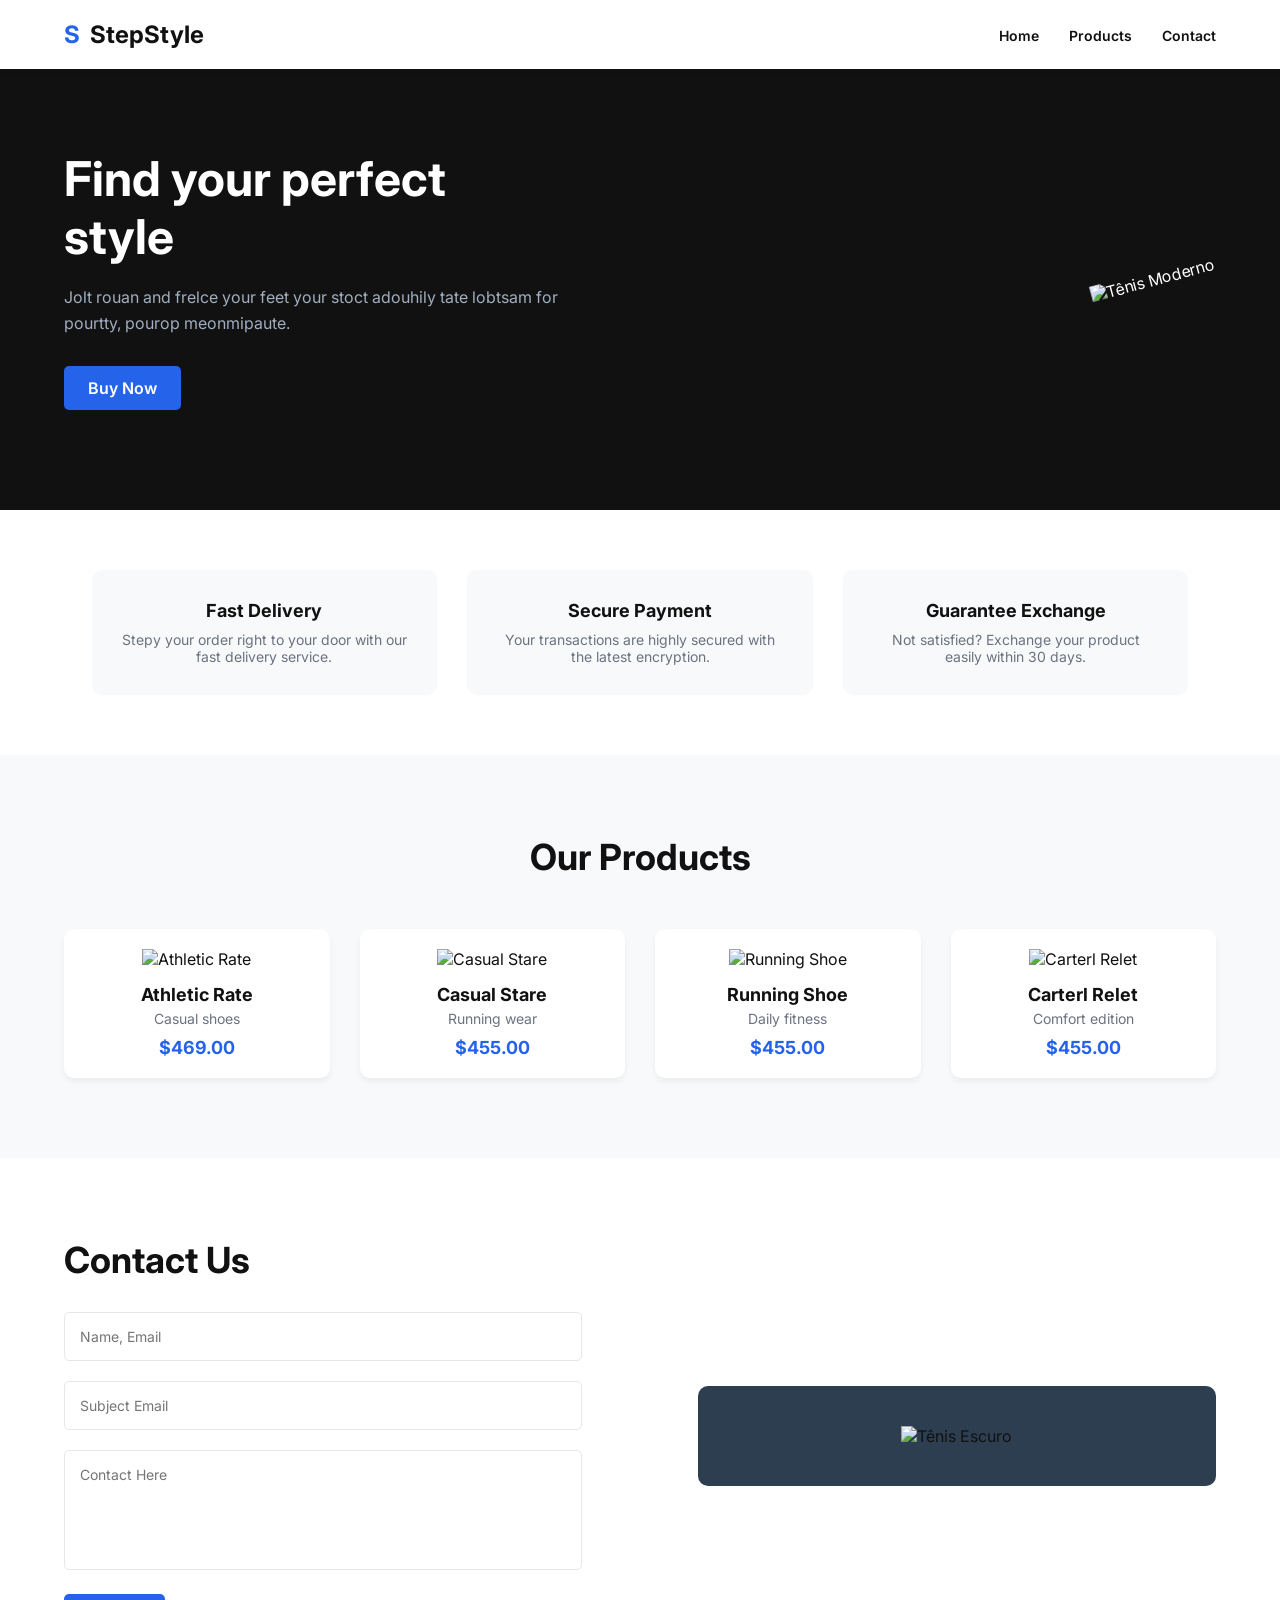
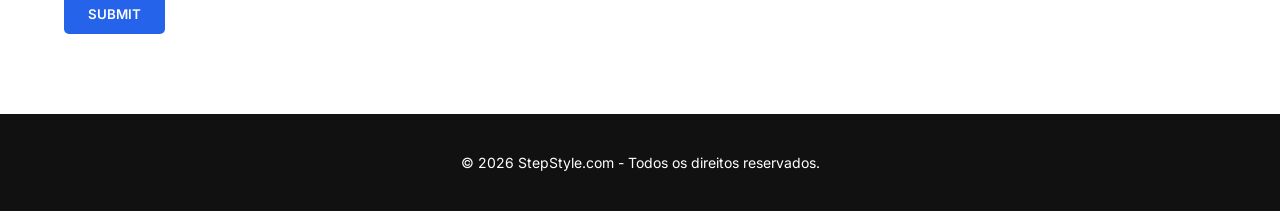
==== index.html @ 1aea30f3 "Add files via upload" ====
<!DOCTYPE html>
<html lang="pt-BR">
<head>
    <meta charset="UTF-8">
    <meta name="viewport" content="width=device-width, initial-scale=1.0">
    <title>StepStyle | Calçados Modernos</title>
    <link href="https://fonts.googleapis.com/css2?family=Inter:wght@300;400;600;700&display=swap" rel="stylesheet">
    <style>
        /* Variáveis de Cores */
        :root {
            --dark: #111111;
            --light: #FFFFFF;
            --blue: #2563EB;
            --gray-bg: #F8F9FA;
            --text-gray: #6B7280;
        }

        /* Reset Básico */
        * {
            margin: 0;
            padding: 0;
            box-sizing: border-box;
            font-family: 'Inter', sans-serif;
            scroll-behavior: smooth;
        }

        body {
            background-color: var(--light);
            color: var(--dark);
        }

        a {
            text-decoration: none;
            color: inherit;
        }

        /* Navegação */
        header {
            display: flex;
            justify-content: space-between;
            align-items: center;
            padding: 20px 5%;
            background-color: var(--light);
            box-shadow: 0 2px 10px rgba(0,0,0,0.05);
            position: fixed;
            width: 100%;
            top: 0;
            z-index: 1000;
        }

        .logo {
            font-size: 24px;
            font-weight: 700;
            display: flex;
            align-items: center;
            gap: 10px;
        }
        
        .logo span { color: var(--blue); }

        nav ul {
            display: flex;
            list-style: none;
            gap: 30px;
        }

        nav ul li a {
            font-weight: 600;
            font-size: 14px;
            transition: color 0.3s;
        }

        nav ul li a:hover {
            color: var(--blue);
        }

        /* Seção Home (Hero) */
        #home {
            background-color: var(--dark);
            color: var(--light);
            padding: 150px 5% 100px;
            display: flex;
            align-items: center;
            justify-content: space-between;
        }

        .hero-text {
            max-width: 500px;
        }

        .hero-text h1 {
            font-size: 48px;
            margin-bottom: 20px;
            line-height: 1.2;
        }

        .hero-text p {
            color: #A0AEC0;
            margin-bottom: 30px;
            font-size: 16px;
            line-height: 1.6;
        }

        .btn {
            background-color: var(--blue);
            color: var(--light);
            padding: 12px 24px;
            border-radius: 5px;
            font-weight: 600;
            border: none;
            cursor: pointer;
            transition: background 0.3s;
            display: inline-block;
        }

        .btn:hover {
            background-color: #1D4ED8;
        }

        .hero-image img {
            max-width: 600px;
            transform: rotate(-15deg); /* Efeito flutuante do tênis */
        }

        /* Features (Diferenciais) */
        .features {
            display: flex;
            justify-content: center;
            gap: 30px;
            padding: 60px 5%;
            background-color: var(--light);
        }

        .feature-box {
            background-color: var(--gray-bg);
            padding: 30px;
            border-radius: 10px;
            text-align: center;
            width: 30%;
        }

        .feature-box h3 { margin-bottom: 10px; font-size: 18px; }
        .feature-box p { color: var(--text-gray); font-size: 14px; }

        /* Seção Produtos */
        #produtos {
            padding: 80px 5%;
            background-color: var(--gray-bg);
            text-align: center;
        }

        #produtos h2 {
            font-size: 36px;
            margin-bottom: 50px;
        }

        .product-grid {
            display: grid;
            grid-template-columns: repeat(auto-fit, minmax(250px, 1fr));
            gap: 30px;
        }

        .product-card {
            background: var(--light);
            padding: 20px;
            border-radius: 10px;
            box-shadow: 0 4px 6px rgba(0,0,0,0.05);
            transition: transform 0.3s;
        }

        .product-card:hover {
            transform: translateY(-5px);
        }

        .product-card img {
            width: 100%;
            margin-bottom: 15px;
        }

        .product-card h3 { font-size: 18px; margin-bottom: 5px; }
        .product-card p { color: var(--text-gray); font-size: 14px; margin-bottom: 10px; }
        .product-card .price { color: var(--blue); font-weight: 700; font-size: 18px; }

        /* Seção Contato */
        #contato {
            padding: 80px 5%;
            display: flex;
            justify-content: space-between;
            align-items: center;
            background-color: var(--light);
        }

        .contact-form {
            width: 45%;
        }

        .contact-form h2 {
            font-size: 36px;
            margin-bottom: 30px;
        }

        .contact-form input, .contact-form textarea {
            width: 100%;
            padding: 15px;
            margin-bottom: 20px;
            border: 1px solid #E5E7EB;
            border-radius: 5px;
            font-size: 14px;
        }

        .contact-form textarea {
            height: 120px;
            resize: none;
        }

        .contact-image {
            width: 45%;
            background-color: #2C3E50;
            border-radius: 10px;
            padding: 40px;
            text-align: center;
        }

        .contact-image img {
            max-width: 100%;
        }

        /* Rodapé */
        footer {
            background-color: var(--dark);
            color: var(--light);
            padding: 40px 5%;
            text-align: center;
            font-size: 14px;
        }
    </style>
</head>
<body>

    <!-- Cabeçalho / Menu -->
    <header>
        <div class="logo"><span>S</span> StepStyle</div>
        <nav>
            <ul>
                <li><a href="#home">Home</a></li>
                <li><a href="#produtos">Products</a></li>
                <li><a href="#contato">Contact</a></li>
            </ul>
        </nav>
    </header>

    <!-- Seção Home -->
    <section id="home">
        <div class="hero-text">
            <h1>Find your perfect style</h1>
            <p>Jolt rouan and frelce your feet your stoct adouhily tate lobtsam for pourtty, pourop meonmipaute.</p>
            <a href="#produtos" class="btn">Buy Now</a>
        </div>
        <div class="hero-image">
            <!-- Imagem genérica para o mockup -->
            <img src="https://images.unsplash.com/photo-1542291026-7eec264c27ff?ixlib=rb-1.2.1&auto=format&fit=crop&w=600&q=80" alt="Tênis Moderno">
        </div>
    </section>

    <!-- Diferenciais -->
    <section class="features">
        <div class="feature-box">
            <h3>Fast Delivery</h3>
            <p>Stepy your order right to your door with our fast delivery service.</p>
        </div>
        <div class="feature-box">
            <h3>Secure Payment</h3>
            <p>Your transactions are highly secured with the latest encryption.</p>
        </div>
        <div class="feature-box">
            <h3>Guarantee Exchange</h3>
            <p>Not satisfied? Exchange your product easily within 30 days.</p>
        </div>
    </section>

    <!-- Seção Produtos -->
    <section id="produtos">
        <h2>Our Products</h2>
        <div class="product-grid">
            <!-- Produto 1 -->
            <div class="product-card">
                <img src="https://images.unsplash.com/photo-1608231387042-66d1773070a5?auto=format&fit=crop&w=300&q=80" alt="Athletic Rate">
                <h3>Athletic Rate</h3>
                <p>Casual shoes</p>
                <div class="price">$469.00</div>
            </div>
            <!-- Produto 2 -->
            <div class="product-card">
                <img src="https://images.unsplash.com/photo-1515955656352-a1fa3ffcd111?auto=format&fit=crop&w=300&q=80" alt="Casual Stare">
                <h3>Casual Stare</h3>
                <p>Running wear</p>
                <div class="price">$455.00</div>
            </div>
            <!-- Produto 3 -->
            <div class="product-card">
                <img src="https://images.unsplash.com/photo-1595950653106-6c9ebd614d3a?auto=format&fit=crop&w=300&q=80" alt="Running Shoe">
                <h3>Running Shoe</h3>
                <p>Daily fitness</p>
                <div class="price">$455.00</div>
            </div>
            <!-- Produto 4 -->
            <div class="product-card">
                <img src="https://images.unsplash.com/photo-1606107557195-0e29a4b5b4aa?auto=format&fit=crop&w=300&q=80" alt="Carterl Relet">
                <h3>Carterl Relet</h3>
                <p>Comfort edition</p>
                <div class="price">$455.00</div>
            </div>
        </div>
    </section>

    <!-- Seção Contato -->
    <section id="contato">
        <div class="contact-form">
            <h2>Contact Us</h2>
            <form action="#" method="POST">
                <input type="text" name="name" placeholder="Name, Email" required>
                <input type="text" name="subject" placeholder="Subject Email" required>
                <textarea name="message" placeholder="Contact Here" required></textarea>
                <button type="submit" class="btn">SUBMIT</button>
            </form>
        </div>
        <div class="contact-image">
            <img src="https://images.unsplash.com/photo-1542291026-7eec264c27ff?auto=format&fit=crop&w=400&q=80" alt="Tênis Escuro">
        </div>
    </section>

    <!-- Rodapé -->
    <footer>
        <p>&copy; 2026 StepStyle.com - Todos os direitos reservados.</p>
    </footer>

</body>
</html>
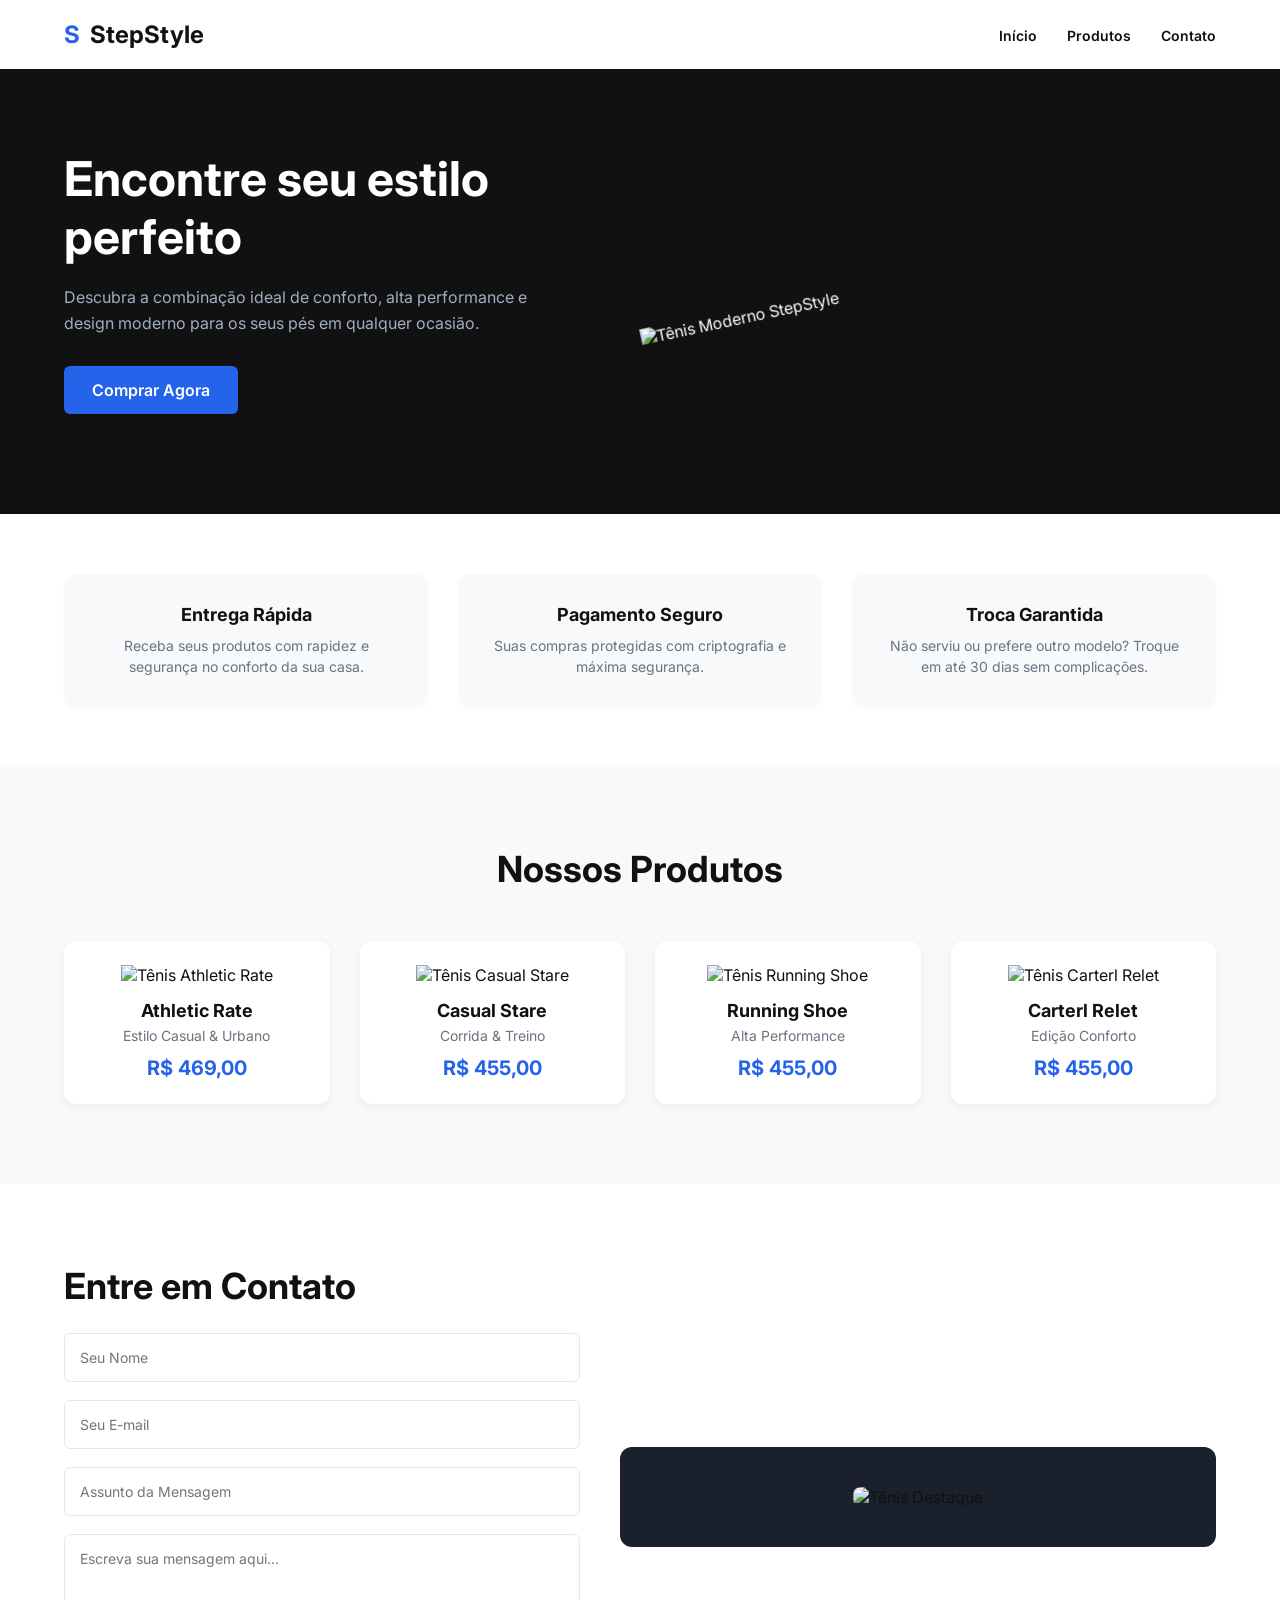
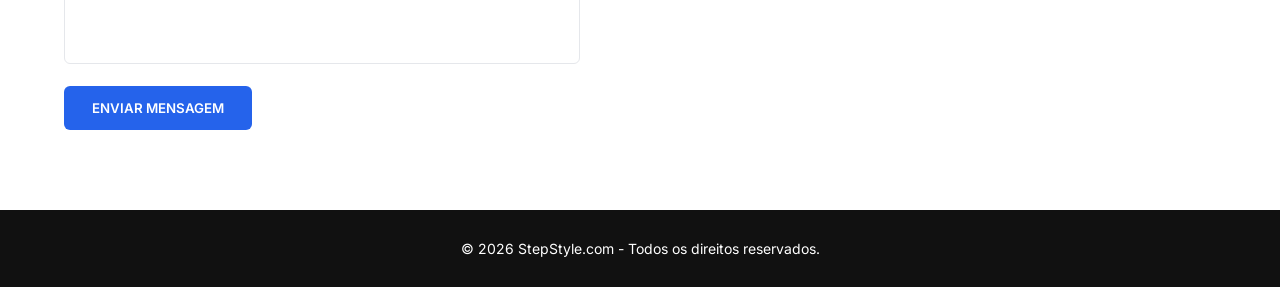
==== commit ddd2f826: "Refactor index.html for improved layout and design Updated the HTML structure and styles for improve" ====
--- a/index.html
+++ b/index.html
@@ -34,7 +34,7 @@
             color: inherit;
         }
 
-        /* Navegação */
+        /* Cabeçalho e Navegação */
         header {
             display: flex;
             justify-content: space-between;
@@ -74,14 +74,16 @@
             color: var(--blue);
         }
 
-        /* Seção Home (Hero) */
-        #home {
+        /* Seção Início (Hero) */
+        #inicio {
             background-color: var(--dark);
             color: var(--light);
             padding: 150px 5% 100px;
             display: flex;
             align-items: center;
             justify-content: space-between;
+            flex-wrap: wrap;
+            gap: 40px;
         }
 
         .hero-text {
@@ -104,43 +106,57 @@
         .btn {
             background-color: var(--blue);
             color: var(--light);
-            padding: 12px 24px;
-            border-radius: 5px;
+            padding: 14px 28px;
+            border-radius: 6px;
             font-weight: 600;
             border: none;
             cursor: pointer;
-            transition: background 0.3s;
+            transition: background 0.3s, transform 0.2s;
             display: inline-block;
+            text-align: center;
         }
 
         .btn:hover {
             background-color: #1D4ED8;
+            transform: translateY(-2px);
+        }
+
+        .hero-image {
+            flex: 1;
+            display: flex;
+            justify-content: center;
+            min-width: 300px;
         }
 
         .hero-image img {
-            max-width: 600px;
-            transform: rotate(-15deg); /* Efeito flutuante do tênis */
-        }
-
-        /* Features (Diferenciais) */
+            max-width: 100%;
+            width: 550px;
+            transform: rotate(-12deg);
+            filter: drop-shadow(0 20px 30px rgba(0,0,0,0.5));
+        }
+
+        /* Diferenciais (Features) */
         .features {
             display: flex;
             justify-content: center;
             gap: 30px;
             padding: 60px 5%;
             background-color: var(--light);
+            flex-wrap: wrap;
         }
 
         .feature-box {
             background-color: var(--gray-bg);
             padding: 30px;
-            border-radius: 10px;
-            text-align: center;
-            width: 30%;
-        }
-
-        .feature-box h3 { margin-bottom: 10px; font-size: 18px; }
-        .feature-box p { color: var(--text-gray); font-size: 14px; }
+            border-radius: 12px;
+            text-align: center;
+            flex: 1;
+            min-width: 250px;
+            box-shadow: 0 2px 5px rgba(0,0,0,0.02);
+        }
+
+        .feature-box h3 { margin-bottom: 10px; font-size: 18px; color: var(--dark); }
+        .feature-box p { color: var(--text-gray); font-size: 14px; line-height: 1.5; }
 
         /* Seção Produtos */
         #produtos {
@@ -156,30 +172,34 @@
 
         .product-grid {
             display: grid;
-            grid-template-columns: repeat(auto-fit, minmax(250px, 1fr));
+            grid-template-columns: repeat(auto-fit, minmax(240px, 1fr));
             gap: 30px;
         }
 
         .product-card {
             background: var(--light);
-            padding: 20px;
-            border-radius: 10px;
-            box-shadow: 0 4px 6px rgba(0,0,0,0.05);
-            transition: transform 0.3s;
+            padding: 24px;
+            border-radius: 12px;
+            box-shadow: 0 4px 12px rgba(0,0,0,0.05);
+            transition: transform 0.3s, box-shadow 0.3s;
+            text-align: center;
         }
 
         .product-card:hover {
-            transform: translateY(-5px);
+            transform: translateY(-8px);
+            box-shadow: 0 12px 24px rgba(0,0,0,0.1);
         }
 
         .product-card img {
             width: 100%;
+            height: 200px;
+            object-fit: contain;
             margin-bottom: 15px;
         }
 
-        .product-card h3 { font-size: 18px; margin-bottom: 5px; }
-        .product-card p { color: var(--text-gray); font-size: 14px; margin-bottom: 10px; }
-        .product-card .price { color: var(--blue); font-weight: 700; font-size: 18px; }
+        .product-card h3 { font-size: 18px; margin-bottom: 6px; }
+        .product-card p { color: var(--text-gray); font-size: 14px; margin-bottom: 12px; }
+        .product-card .price { color: var(--blue); font-weight: 700; font-size: 20px; }
 
         /* Seção Contato */
         #contato {
@@ -188,48 +208,61 @@
             justify-content: space-between;
             align-items: center;
             background-color: var(--light);
+            flex-wrap: wrap;
+            gap: 40px;
         }
 
         .contact-form {
-            width: 45%;
+            flex: 1;
+            min-width: 300px;
         }
 
         .contact-form h2 {
             font-size: 36px;
-            margin-bottom: 30px;
+            margin-bottom: 25px;
         }
 
         .contact-form input, .contact-form textarea {
             width: 100%;
             padding: 15px;
-            margin-bottom: 20px;
+            margin-bottom: 18px;
             border: 1px solid #E5E7EB;
-            border-radius: 5px;
+            border-radius: 6px;
             font-size: 14px;
+            outline: none;
+            transition: border-color 0.3s;
+        }
+
+        .contact-form input:focus, .contact-form textarea:focus {
+            border-color: var(--blue);
         }
 
         .contact-form textarea {
-            height: 120px;
+            height: 130px;
             resize: none;
         }
 
         .contact-image {
-            width: 45%;
-            background-color: #2C3E50;
-            border-radius: 10px;
+            flex: 1;
+            min-width: 300px;
+            background-color: #1A202C;
+            border-radius: 12px;
             padding: 40px;
-            text-align: center;
+            display: flex;
+            justify-content: center;
+            align-items: center;
         }
 
         .contact-image img {
             max-width: 100%;
+            border-radius: 8px;
         }
 
         /* Rodapé */
         footer {
             background-color: var(--dark);
             color: var(--light);
-            padding: 40px 5%;
+            padding: 30px 5%;
             text-align: center;
             font-size: 14px;
         }
@@ -237,78 +270,77 @@
 </head>
 <body>
 
-    <!-- Cabeçalho / Menu -->
+    <!-- Cabeçalho e Menu de Navegação -->
     <header>
         <div class="logo"><span>S</span> StepStyle</div>
         <nav>
             <ul>
-                <li><a href="#home">Home</a></li>
-                <li><a href="#produtos">Products</a></li>
-                <li><a href="#contato">Contact</a></li>
+                <li><a href="#inicio">Início</a></li>
+                <li><a href="#produtos">Produtos</a></li>
+                <li><a href="#contato">Contato</a></li>
             </ul>
         </nav>
     </header>
 
-    <!-- Seção Home -->
-    <section id="home">
+    <!-- Seção Início (Home) -->
+    <section id="inicio">
         <div class="hero-text">
-            <h1>Find your perfect style</h1>
-            <p>Jolt rouan and frelce your feet your stoct adouhily tate lobtsam for pourtty, pourop meonmipaute.</p>
-            <a href="#produtos" class="btn">Buy Now</a>
+            <h1>Encontre seu estilo perfeito</h1>
+            <p>Descubra a combinação ideal de conforto, alta performance e design moderno para os seus pés em qualquer ocasião.</p>
+            <a href="#produtos" class="btn">Comprar Agora</a>
         </div>
         <div class="hero-image">
-            <!-- Imagem genérica para o mockup -->
-            <img src="https://images.unsplash.com/photo-1542291026-7eec264c27ff?ixlib=rb-1.2.1&auto=format&fit=crop&w=600&q=80" alt="Tênis Moderno">
+            <img src="https://images.unsplash.com/photo-1542291026-7eec264c27ff?ixlib=rb-1.2.1&auto=format&fit=crop&w=600&q=80" alt="Tênis Moderno StepStyle">
         </div>
     </section>
 
     <!-- Diferenciais -->
     <section class="features">
         <div class="feature-box">
-            <h3>Fast Delivery</h3>
-            <p>Stepy your order right to your door with our fast delivery service.</p>
+            <h3>Entrega Rápida</h3>
+            <p>Receba seus produtos com rapidez e segurança no conforto da sua casa.</p>
         </div>
         <div class="feature-box">
-            <h3>Secure Payment</h3>
-            <p>Your transactions are highly secured with the latest encryption.</p>
+            <h3>Pagamento Seguro</h3>
+            <p>Suas compras protegidas com criptografia e máxima segurança.</p>
         </div>
         <div class="feature-box">
-            <h3>Guarantee Exchange</h3>
-            <p>Not satisfied? Exchange your product easily within 30 days.</p>
+            <h3>Troca Garantida</h3>
+            <p>Não serviu ou prefere outro modelo? Troque em até 30 dias sem complicações.</p>
         </div>
     </section>
 
     <!-- Seção Produtos -->
     <section id="produtos">
-        <h2>Our Products</h2>
+        <h2>Nossos Produtos</h2>
         <div class="product-grid">
             <!-- Produto 1 -->
             <div class="product-card">
-                <img src="https://images.unsplash.com/photo-1608231387042-66d1773070a5?auto=format&fit=crop&w=300&q=80" alt="Athletic Rate">
+                <img src="https://images.unsplash.com/photo-1608231387042-66d1773070a5?auto=format&fit=crop&w=300&q=80" alt="Tênis Athletic Rate">
                 <h3>Athletic Rate</h3>
-                <p>Casual shoes</p>
-                <div class="price">$469.00</div>
+                <p>Estilo Casual & Urbano</p>
+                <div class="price">R$ 469,00</div>
             </div>
             <!-- Produto 2 -->
             <div class="product-card">
-                <img src="https://images.unsplash.com/photo-1515955656352-a1fa3ffcd111?auto=format&fit=crop&w=300&q=80" alt="Casual Stare">
+                <img src="https://images.unsplash.com/photo-1515955656352-a1fa3ffcd111?auto=format&fit=crop&w=300&q=80" alt="Tênis Casual Stare">
                 <h3>Casual Stare</h3>
-                <p>Running wear</p>
-                <div class="price">$455.00</div>
+                <p>Corrida & Treino</p>
+                <div class="price">R$ 455,00</div>
             </div>
             <!-- Produto 3 -->
             <div class="product-card">
-                <img src="https://images.unsplash.com/photo-1595950653106-6c9ebd614d3a?auto=format&fit=crop&w=300&q=80" alt="Running Shoe">
+                <img src="https://images.unsplash.com/photo-1595950653106-6c9ebd614d3a?auto=format&fit=crop&w=300&q=80" alt="Tênis Running Shoe">
                 <h3>Running Shoe</h3>
-                <p>Daily fitness</p>
-                <div class="price">$455.00</div>
+                <p>Alta Performance</p>
+                <div class="price">R$ 455,00</div>
             </div>
             <!-- Produto 4 -->
             <div class="product-card">
-                <img src="https://images.unsplash.com/photo-1606107557195-0e29a4b5b4aa?auto=format&fit=crop&w=300&q=80" alt="Carterl Relet">
+                <img src="https://images.unsplash.com/photo-1606107557195-0e29a4b5b4aa?auto=format&fit=crop&w=300&q=80" alt="Tênis Carterl Relet">
                 <h3>Carterl Relet</h3>
-                <p>Comfort edition</p>
-                <div class="price">$455.00</div>
+                <p>Edição Conforto</p>
+                <div class="price">R$ 455,00</div>
             </div>
         </div>
     </section>
@@ -316,16 +348,17 @@
     <!-- Seção Contato -->
     <section id="contato">
         <div class="contact-form">
-            <h2>Contact Us</h2>
+            <h2>Entre em Contato</h2>
             <form action="#" method="POST">
-                <input type="text" name="name" placeholder="Name, Email" required>
-                <input type="text" name="subject" placeholder="Subject Email" required>
-                <textarea name="message" placeholder="Contact Here" required></textarea>
-                <button type="submit" class="btn">SUBMIT</button>
+                <input type="text" name="nome" placeholder="Seu Nome" required>
+                <input type="email" name="email" placeholder="Seu E-mail" required>
+                <input type="text" name="assunto" placeholder="Assunto da Mensagem" required>
+                <textarea name="mensagem" placeholder="Escreva sua mensagem aqui..." required></textarea>
+                <button type="submit" class="btn">ENVIAR MENSAGEM</button>
             </form>
         </div>
         <div class="contact-image">
-            <img src="https://images.unsplash.com/photo-1542291026-7eec264c27ff?auto=format&fit=crop&w=400&q=80" alt="Tênis Escuro">
+            <img src="https://images.unsplash.com/photo-1542291026-7eec264c27ff?auto=format&fit=crop&w=400&q=80" alt="Tênis Destaque">
         </div>
     </section>
 
@@ -335,4 +368,4 @@
     </footer>
 
 </body>
-</html>+</html>
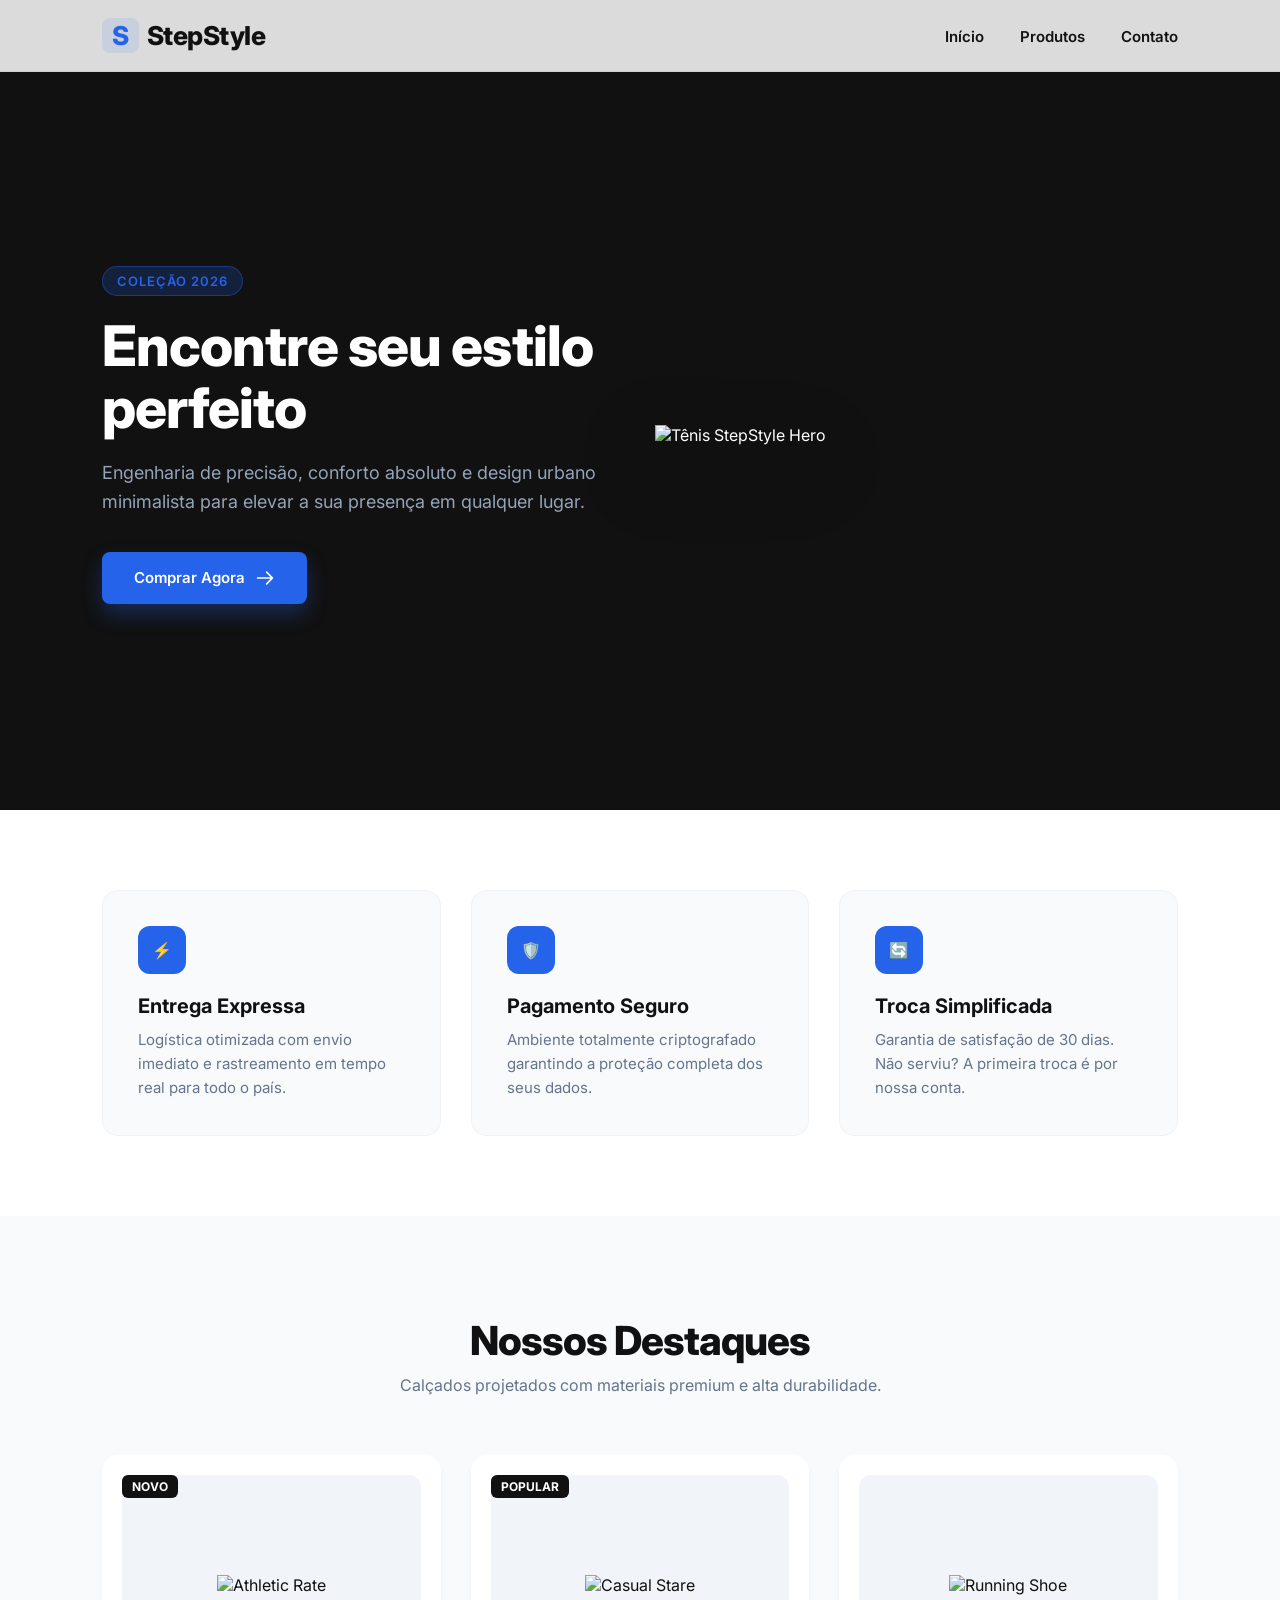
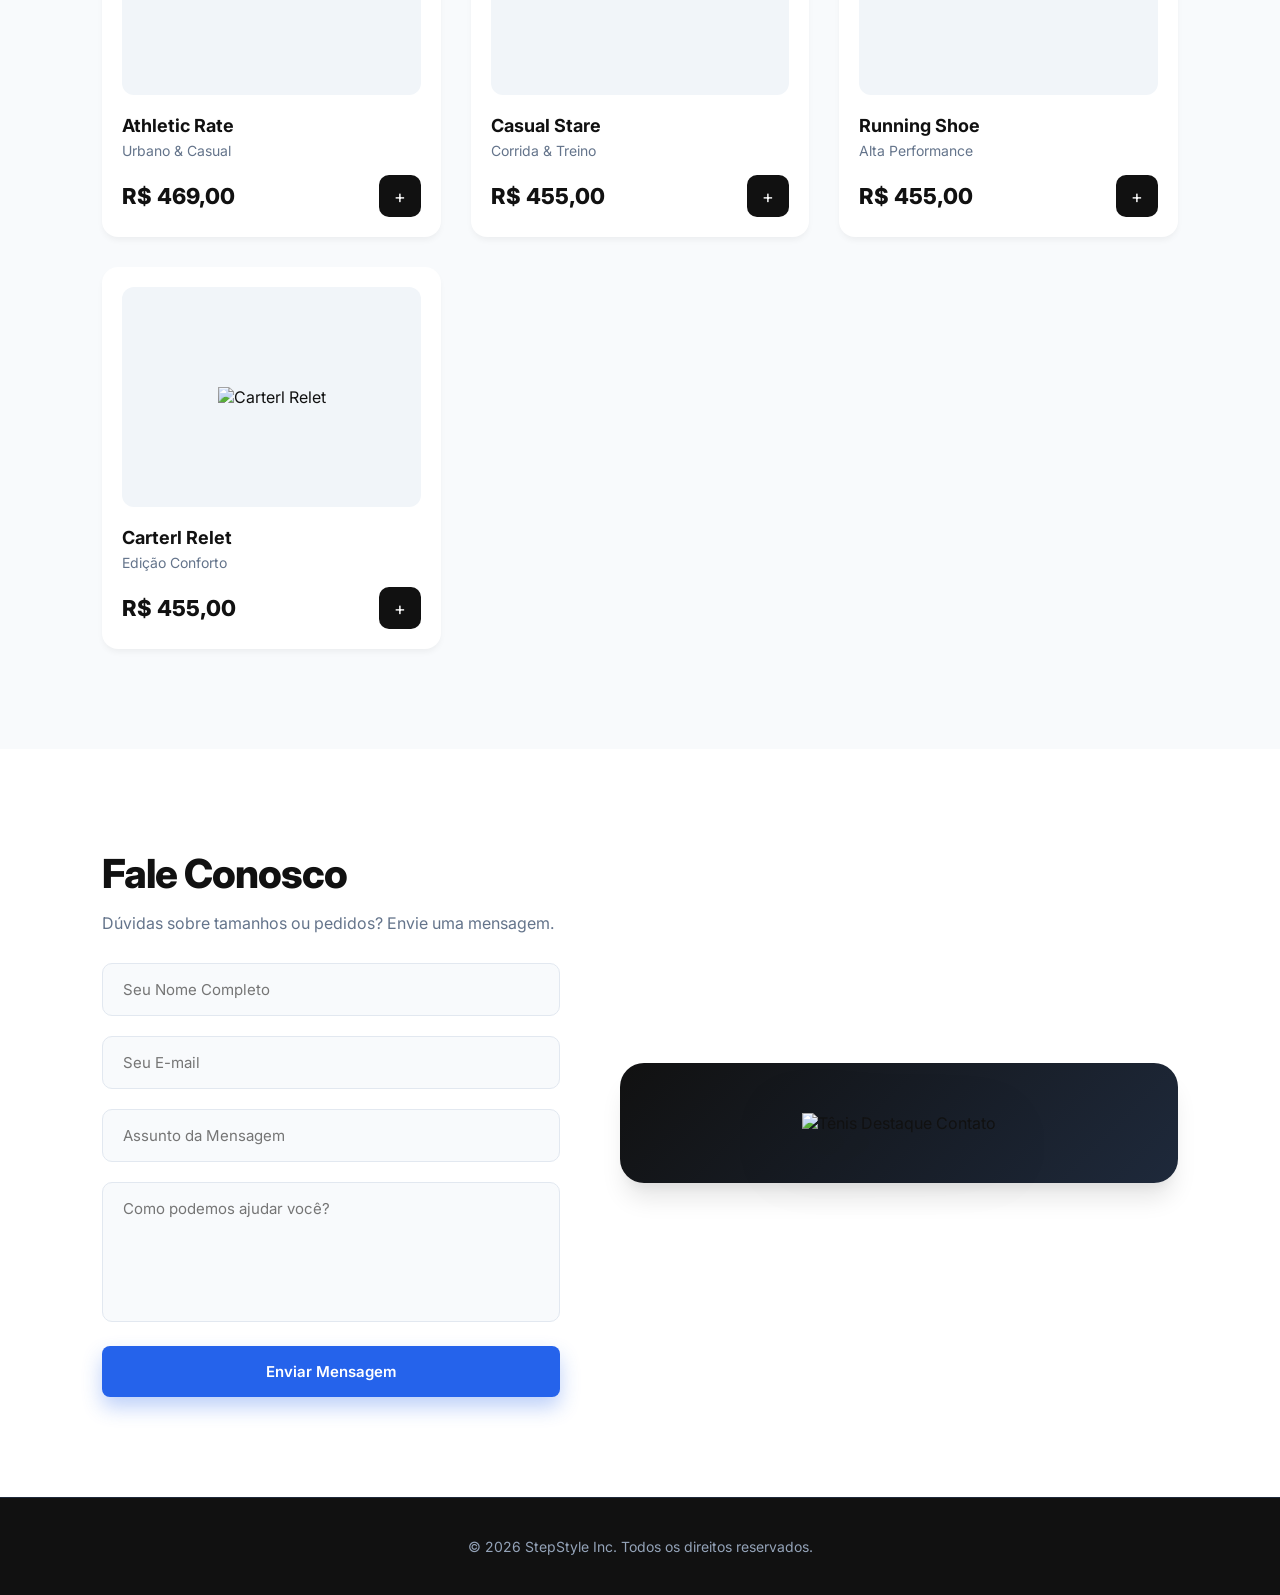
==== commit 2424a0c4: "Update index.html" ====
--- a/index.html
+++ b/index.html
@@ -3,19 +3,23 @@
 <head>
     <meta charset="UTF-8">
     <meta name="viewport" content="width=device-width, initial-scale=1.0">
-    <title>StepStyle | Calçados Modernos</title>
-    <link href="https://fonts.googleapis.com/css2?family=Inter:wght@300;400;600;700&display=swap" rel="stylesheet">
+    <title>StepStyle | Calçados Premium</title>
+    <link href="https://fonts.googleapis.com/css2?family=Inter:wght@300;400;600;700;800&display=swap" rel="stylesheet">
     <style>
-        /* Variáveis de Cores */
+        /* Variáveis Globais */
         :root {
             --dark: #111111;
             --light: #FFFFFF;
             --blue: #2563EB;
-            --gray-bg: #F8F9FA;
-            --text-gray: #6B7280;
-        }
-
-        /* Reset Básico */
+            --blue-hover: #1D4ED8;
+            --gray-bg: #F8FAFC;
+            --gray-card: #F1F5F9;
+            --text-gray: #64748B;
+            --shadow-sm: 0 4px 6px -1px rgba(0, 0, 0, 0.05);
+            --shadow-lg: 0 20px 25px -5px rgba(0, 0, 0, 0.1), 0 10px 10px -5px rgba(0, 0, 0, 0.04);
+        }
+
+        /* Reset & Configurações Base */
         * {
             margin: 0;
             padding: 0;
@@ -27,6 +31,7 @@
         body {
             background-color: var(--light);
             color: var(--dark);
+            overflow-x: hidden;
         }
 
         a {
@@ -34,243 +39,441 @@
             color: inherit;
         }
 
-        /* Cabeçalho e Navegação */
+        /* Cabeçalho com Glassmorphism */
         header {
             display: flex;
             justify-content: space-between;
             align-items: center;
-            padding: 20px 5%;
-            background-color: var(--light);
-            box-shadow: 0 2px 10px rgba(0,0,0,0.05);
+            padding: 18px 8%;
+            background: rgba(255, 255, 255, 0.85);
+            backdrop-filter: blur(12px);
+            -webkit-backdrop-filter: blur(12px);
+            border-bottom: 1px solid rgba(0, 0, 0, 0.05);
             position: fixed;
             width: 100%;
             top: 0;
             z-index: 1000;
+            transition: all 0.3s ease;
         }
 
         .logo {
-            font-size: 24px;
-            font-weight: 700;
-            display: flex;
-            align-items: center;
-            gap: 10px;
-        }
-        
-        .logo span { color: var(--blue); }
+            font-size: 26px;
+            font-weight: 800;
+            letter-spacing: -0.5px;
+            display: flex;
+            align-items: center;
+            gap: 8px;
+        }
+
+        .logo span {
+            color: var(--blue);
+            background: rgba(37, 99, 235, 0.1);
+            padding: 2px 10px;
+            border-radius: 8px;
+        }
 
         nav ul {
             display: flex;
             list-style: none;
-            gap: 30px;
+            gap: 36px;
         }
 
         nav ul li a {
             font-weight: 600;
-            font-size: 14px;
-            transition: color 0.3s;
+            font-size: 15px;
+            color: var(--dark);
+            position: relative;
+            padding-bottom: 4px;
+            transition: color 0.3s ease;
+        }
+
+        nav ul li a::after {
+            content: '';
+            position: absolute;
+            bottom: 0;
+            left: 0;
+            width: 0%;
+            height: 2px;
+            background-color: var(--blue);
+            transition: width 0.3s ease;
         }
 
         nav ul li a:hover {
             color: var(--blue);
         }
 
-        /* Seção Início (Hero) */
+        nav ul li a:hover::after {
+            width: 100%;
+        }
+
+        /* Animações Keyframes */
+        @keyframes float {
+            0% { transform: translateY(0px) rotate(-10deg); }
+            50% { transform: translateY(-18px) rotate(-6deg); }
+            100% { transform: translateY(0px) rotate(-10deg); }
+        }
+
+        @keyframes fadeInUp {
+            from {
+                opacity: 0;
+                transform: translateY(30px);
+            }
+            to {
+                opacity: 1;
+                transform: translateY(0);
+            }
+        }
+
+        /* Seção Hero (Início) */
         #inicio {
             background-color: var(--dark);
             color: var(--light);
-            padding: 150px 5% 100px;
+            padding: 160px 8% 100px;
             display: flex;
             align-items: center;
             justify-content: space-between;
-            flex-wrap: wrap;
-            gap: 40px;
+            min-height: 90vh;
+            position: relative;
+            overflow: hidden;
         }
 
         .hero-text {
-            max-width: 500px;
+            max-width: 550px;
+            animation: fadeInUp 0.8s ease-out;
+        }
+
+        .badge-hero {
+            display: inline-block;
+            background: rgba(37, 99, 235, 0.2);
+            color: var(--blue);
+            border: 1px solid rgba(37, 99, 235, 0.4);
+            padding: 6px 14px;
+            border-radius: 20px;
+            font-size: 13px;
+            font-weight: 600;
+            margin-bottom: 20px;
+            text-transform: uppercase;
+            letter-spacing: 1px;
         }
 
         .hero-text h1 {
-            font-size: 48px;
+            font-size: 56px;
+            font-weight: 800;
+            line-height: 1.1;
             margin-bottom: 20px;
-            line-height: 1.2;
+            letter-spacing: -1px;
         }
 
         .hero-text p {
-            color: #A0AEC0;
-            margin-bottom: 30px;
-            font-size: 16px;
+            color: #94A3B8;
+            margin-bottom: 35px;
+            font-size: 18px;
             line-height: 1.6;
         }
 
         .btn {
             background-color: var(--blue);
             color: var(--light);
-            padding: 14px 28px;
-            border-radius: 6px;
+            padding: 16px 32px;
+            border-radius: 8px;
             font-weight: 600;
+            font-size: 15px;
             border: none;
             cursor: pointer;
-            transition: background 0.3s, transform 0.2s;
-            display: inline-block;
-            text-align: center;
+            display: inline-flex;
+            align-items: center;
+            gap: 10px;
+            transition: all 0.3s ease;
+            box-shadow: 0 10px 20px rgba(37, 99, 235, 0.3);
         }
 
         .btn:hover {
-            background-color: #1D4ED8;
-            transform: translateY(-2px);
+            background-color: var(--blue-hover);
+            transform: translateY(-3px);
+            box-shadow: 0 15px 25px rgba(37, 99, 235, 0.4);
         }
 
         .hero-image {
             flex: 1;
             display: flex;
             justify-content: center;
-            min-width: 300px;
+            animation: fadeInUp 1s ease-out;
         }
 
         .hero-image img {
             max-width: 100%;
-            width: 550px;
-            transform: rotate(-12deg);
-            filter: drop-shadow(0 20px 30px rgba(0,0,0,0.5));
+            width: 520px;
+            animation: float 5s ease-in-out infinite;
+            filter: drop-shadow(0 25px 35px rgba(0,0,0,0.6));
+            will-change: transform;
         }
 
         /* Diferenciais (Features) */
         .features {
-            display: flex;
-            justify-content: center;
+            display: grid;
+            grid-template-columns: repeat(auto-fit, minmax(280px, 1fr));
             gap: 30px;
-            padding: 60px 5%;
+            padding: 80px 8%;
             background-color: var(--light);
-            flex-wrap: wrap;
         }
 
         .feature-box {
             background-color: var(--gray-bg);
-            padding: 30px;
+            padding: 35px;
+            border-radius: 16px;
+            border: 1px solid rgba(0, 0, 0, 0.03);
+            transition: all 0.3s ease;
+        }
+
+        .feature-box:hover {
+            transform: translateY(-5px);
+            box-shadow: var(--shadow-lg);
+            background-color: var(--light);
+        }
+
+        .feature-icon {
+            width: 48px;
+            height: 48px;
+            background: var(--blue);
+            color: var(--light);
             border-radius: 12px;
-            text-align: center;
-            flex: 1;
-            min-width: 250px;
-            box-shadow: 0 2px 5px rgba(0,0,0,0.02);
-        }
-
-        .feature-box h3 { margin-bottom: 10px; font-size: 18px; color: var(--dark); }
-        .feature-box p { color: var(--text-gray); font-size: 14px; line-height: 1.5; }
+            display: flex;
+            align-items: center;
+            justify-content: center;
+            font-weight: 700;
+            margin-bottom: 20px;
+        }
+
+        .feature-box h3 {
+            font-size: 20px;
+            margin-bottom: 10px;
+            font-weight: 700;
+        }
+
+        .feature-box p {
+            color: var(--text-gray);
+            font-size: 15px;
+            line-height: 1.6;
+        }
 
         /* Seção Produtos */
         #produtos {
-            padding: 80px 5%;
+            padding: 100px 8%;
             background-color: var(--gray-bg);
             text-align: center;
         }
 
-        #produtos h2 {
-            font-size: 36px;
-            margin-bottom: 50px;
+        .section-header {
+            margin-bottom: 60px;
+        }
+
+        .section-header h2 {
+            font-size: 40px;
+            font-weight: 800;
+            letter-spacing: -1px;
+            margin-bottom: 10px;
+        }
+
+        .section-header p {
+            color: var(--text-gray);
+            font-size: 16px;
         }
 
         .product-grid {
             display: grid;
-            grid-template-columns: repeat(auto-fit, minmax(240px, 1fr));
+            grid-template-columns: repeat(auto-fit, minmax(260px, 1fr));
             gap: 30px;
         }
 
         .product-card {
             background: var(--light);
-            padding: 24px;
+            padding: 20px;
+            border-radius: 16px;
+            box-shadow: var(--shadow-sm);
+            transition: all 0.4s cubic-bezier(0.175, 0.885, 0.32, 1.275);
+            text-align: left;
+            position: relative;
+            overflow: hidden;
+            display: flex;
+            flex-direction: column;
+        }
+
+        .product-card:hover {
+            transform: translateY(-10px);
+            box-shadow: var(--shadow-lg);
+        }
+
+        .tag-product {
+            position: absolute;
+            top: 20px;
+            left: 20px;
+            background: var(--dark);
+            color: var(--light);
+            font-size: 12px;
+            font-weight: 700;
+            padding: 4px 10px;
+            border-radius: 6px;
+            z-index: 2;
+        }
+
+        .product-img-wrapper {
+            background-color: var(--gray-card);
             border-radius: 12px;
-            box-shadow: 0 4px 12px rgba(0,0,0,0.05);
-            transition: transform 0.3s, box-shadow 0.3s;
-            text-align: center;
-        }
-
-        .product-card:hover {
-            transform: translateY(-8px);
-            box-shadow: 0 12px 24px rgba(0,0,0,0.1);
+            padding: 20px;
+            margin-bottom: 20px;
+            overflow: hidden;
+            display: flex;
+            justify-content: center;
+            align-items: center;
+            height: 220px;
         }
 
         .product-card img {
-            width: 100%;
-            height: 200px;
+            max-width: 100%;
+            max-height: 160px;
             object-fit: contain;
-            margin-bottom: 15px;
-        }
-
-        .product-card h3 { font-size: 18px; margin-bottom: 6px; }
-        .product-card p { color: var(--text-gray); font-size: 14px; margin-bottom: 12px; }
-        .product-card .price { color: var(--blue); font-weight: 700; font-size: 20px; }
+            transition: transform 0.5s ease;
+        }
+
+        .product-card:hover img {
+            transform: scale(1.12) rotate(-4deg);
+        }
+
+        .product-card h3 {
+            font-size: 18px;
+            font-weight: 700;
+            margin-bottom: 6px;
+        }
+
+        .product-card p {
+            color: var(--text-gray);
+            font-size: 14px;
+            margin-bottom: 16px;
+        }
+
+        .product-bottom {
+            display: flex;
+            justify-content: space-between;
+            align-items: center;
+            margin-top: auto;
+        }
+
+        .product-card .price {
+            color: var(--dark);
+            font-weight: 800;
+            font-size: 22px;
+        }
+
+        .btn-cart {
+            background: var(--dark);
+            color: var(--light);
+            border: none;
+            width: 42px;
+            height: 42px;
+            border-radius: 10px;
+            cursor: pointer;
+            display: flex;
+            align-items: center;
+            justify-content: center;
+            font-size: 18px;
+            transition: all 0.3s ease;
+        }
+
+        .product-card:hover .btn-cart {
+            background: var(--blue);
+        }
 
         /* Seção Contato */
         #contato {
-            padding: 80px 5%;
+            padding: 100px 8%;
             display: flex;
             justify-content: space-between;
             align-items: center;
             background-color: var(--light);
+            gap: 60px;
             flex-wrap: wrap;
-            gap: 40px;
         }
 
         .contact-form {
             flex: 1;
-            min-width: 300px;
+            min-width: 320px;
         }
 
         .contact-form h2 {
-            font-size: 36px;
-            margin-bottom: 25px;
+            font-size: 40px;
+            font-weight: 800;
+            margin-bottom: 15px;
+            letter-spacing: -1px;
+        }
+
+        .contact-form p {
+            color: var(--text-gray);
+            margin-bottom: 30px;
+        }
+
+        .form-group {
+            margin-bottom: 20px;
         }
 
         .contact-form input, .contact-form textarea {
             width: 100%;
-            padding: 15px;
-            margin-bottom: 18px;
-            border: 1px solid #E5E7EB;
-            border-radius: 6px;
-            font-size: 14px;
+            padding: 16px 20px;
+            border: 1px solid #E2E8F0;
+            background-color: var(--gray-bg);
+            border-radius: 10px;
+            font-size: 15px;
             outline: none;
-            transition: border-color 0.3s;
+            transition: all 0.3s ease;
         }
 
         .contact-form input:focus, .contact-form textarea:focus {
             border-color: var(--blue);
+            background-color: var(--light);
+            box-shadow: 0 0 0 4px rgba(37, 99, 235, 0.1);
         }
 
         .contact-form textarea {
-            height: 130px;
+            height: 140px;
             resize: none;
         }
 
         .contact-image {
             flex: 1;
-            min-width: 300px;
-            background-color: #1A202C;
-            border-radius: 12px;
-            padding: 40px;
+            min-width: 320px;
+            background: linear-gradient(135deg, #111111 0%, #1E293B 100%);
+            border-radius: 24px;
+            padding: 50px;
             display: flex;
             justify-content: center;
             align-items: center;
+            box-shadow: var(--shadow-lg);
+            position: relative;
         }
 
         .contact-image img {
             max-width: 100%;
-            border-radius: 8px;
+            filter: drop-shadow(0 20px 30px rgba(0,0,0,0.5));
+            transition: transform 0.5s ease;
+        }
+
+        .contact-image:hover img {
+            transform: scale(1.05) rotate(2deg);
         }
 
         /* Rodapé */
         footer {
             background-color: var(--dark);
-            color: var(--light);
-            padding: 30px 5%;
+            color: #94A3B8;
+            padding: 40px 8%;
             text-align: center;
             font-size: 14px;
+            border-top: 1px solid #1E293B;
         }
     </style>
 </head>
 <body>
 
-    <!-- Cabeçalho e Menu de Navegação -->
+    <!-- Cabeçalho -->
     <header>
         <div class="logo"><span>S</span> StepStyle</div>
         <nav>
@@ -282,65 +485,101 @@
         </nav>
     </header>
 
-    <!-- Seção Início (Home) -->
+    <!-- Seção Início -->
     <section id="inicio">
         <div class="hero-text">
+            <span class="badge-hero">Coleção 2026</span>
             <h1>Encontre seu estilo perfeito</h1>
-            <p>Descubra a combinação ideal de conforto, alta performance e design moderno para os seus pés em qualquer ocasião.</p>
-            <a href="#produtos" class="btn">Comprar Agora</a>
+            <p>Engenharia de precisão, conforto absoluto e design urbano minimalista para elevar a sua presença em qualquer lugar.</p>
+            <a href="#produtos" class="btn">
+                Comprar Agora
+                <svg width="20" height="20" fill="none" stroke="currentColor" viewBox="0 0 24 24"><path stroke-linecap="round" stroke-linejoin="round" stroke-width="2" d="M14 5l7 7m0 0l-7 7m7-7H3"/></svg>
+            </a>
         </div>
         <div class="hero-image">
-            <img src="https://images.unsplash.com/photo-1542291026-7eec264c27ff?ixlib=rb-1.2.1&auto=format&fit=crop&w=600&q=80" alt="Tênis Moderno StepStyle">
+            <img src="https://images.unsplash.com/photo-1542291026-7eec264c27ff?ixlib=rb-1.2.1&auto=format&fit=crop&w=800&q=80" alt="Tênis StepStyle Hero">
         </div>
     </section>
 
     <!-- Diferenciais -->
     <section class="features">
         <div class="feature-box">
-            <h3>Entrega Rápida</h3>
-            <p>Receba seus produtos com rapidez e segurança no conforto da sua casa.</p>
+            <div class="feature-icon">⚡</div>
+            <h3>Entrega Expressa</h3>
+            <p>Logística otimizada com envio imediato e rastreamento em tempo real para todo o país.</p>
         </div>
         <div class="feature-box">
+            <div class="feature-icon">🛡️</div>
             <h3>Pagamento Seguro</h3>
-            <p>Suas compras protegidas com criptografia e máxima segurança.</p>
+            <p>Ambiente totalmente criptografado garantindo a proteção completa dos seus dados.</p>
         </div>
         <div class="feature-box">
-            <h3>Troca Garantida</h3>
-            <p>Não serviu ou prefere outro modelo? Troque em até 30 dias sem complicações.</p>
+            <div class="feature-icon">🔄</div>
+            <h3>Troca Simplificada</h3>
+            <p>Garantia de satisfação de 30 dias. Não serviu? A primeira troca é por nossa conta.</p>
         </div>
     </section>
 
     <!-- Seção Produtos -->
     <section id="produtos">
-        <h2>Nossos Produtos</h2>
+        <div class="section-header">
+            <h2>Nossos Destaques</h2>
+            <p>Calçados projetados com materiais premium e alta durabilidade.</p>
+        </div>
+
         <div class="product-grid">
             <!-- Produto 1 -->
             <div class="product-card">
-                <img src="https://images.unsplash.com/photo-1608231387042-66d1773070a5?auto=format&fit=crop&w=300&q=80" alt="Tênis Athletic Rate">
+                <span class="tag-product">NOVO</span>
+                <div class="product-img-wrapper">
+                    <img src="https://images.unsplash.com/photo-1608231387042-66d1773070a5?auto=format&fit=crop&w=500&q=80" alt="Athletic Rate">
+                </div>
                 <h3>Athletic Rate</h3>
-                <p>Estilo Casual & Urbano</p>
-                <div class="price">R$ 469,00</div>
+                <p>Urbano & Casual</p>
+                <div class="product-bottom">
+                    <div class="price">R$ 469,00</div>
+                    <button class="btn-cart" title="Adicionar ao carrinho">+</button>
+                </div>
             </div>
+
             <!-- Produto 2 -->
             <div class="product-card">
-                <img src="https://images.unsplash.com/photo-1515955656352-a1fa3ffcd111?auto=format&fit=crop&w=300&q=80" alt="Tênis Casual Stare">
+                <span class="tag-product">POPULAR</span>
+                <div class="product-img-wrapper">
+                    <img src="https://images.unsplash.com/photo-1515955656352-a1fa3ffcd111?auto=format&fit=crop&w=500&q=80" alt="Casual Stare">
+                </div>
                 <h3>Casual Stare</h3>
                 <p>Corrida & Treino</p>
-                <div class="price">R$ 455,00</div>
+                <div class="product-bottom">
+                    <div class="price">R$ 455,00</div>
+                    <button class="btn-cart" title="Adicionar ao carrinho">+</button>
+                </div>
             </div>
+
             <!-- Produto 3 -->
             <div class="product-card">
-                <img src="https://images.unsplash.com/photo-1595950653106-6c9ebd614d3a?auto=format&fit=crop&w=300&q=80" alt="Tênis Running Shoe">
+                <div class="product-img-wrapper">
+                    <img src="https://images.unsplash.com/photo-1595950653106-6c9ebd614d3a?auto=format&fit=crop&w=500&q=80" alt="Running Shoe">
+                </div>
                 <h3>Running Shoe</h3>
                 <p>Alta Performance</p>
-                <div class="price">R$ 455,00</div>
+                <div class="product-bottom">
+                    <div class="price">R$ 455,00</div>
+                    <button class="btn-cart" title="Adicionar ao carrinho">+</button>
+                </div>
             </div>
+
             <!-- Produto 4 -->
             <div class="product-card">
-                <img src="https://images.unsplash.com/photo-1606107557195-0e29a4b5b4aa?auto=format&fit=crop&w=300&q=80" alt="Tênis Carterl Relet">
+                <div class="product-img-wrapper">
+                    <img src="https://images.unsplash.com/photo-1606107557195-0e29a4b5b4aa?auto=format&fit=crop&w=500&q=80" alt="Carterl Relet">
+                </div>
                 <h3>Carterl Relet</h3>
                 <p>Edição Conforto</p>
-                <div class="price">R$ 455,00</div>
+                <div class="product-bottom">
+                    <div class="price">R$ 455,00</div>
+                    <button class="btn-cart" title="Adicionar ao carrinho">+</button>
+                </div>
             </div>
         </div>
     </section>
@@ -348,23 +587,33 @@
     <!-- Seção Contato -->
     <section id="contato">
         <div class="contact-form">
-            <h2>Entre em Contato</h2>
+            <h2>Fale Conosco</h2>
+            <p>Dúvidas sobre tamanhos ou pedidos? Envie uma mensagem.</p>
             <form action="#" method="POST">
-                <input type="text" name="nome" placeholder="Seu Nome" required>
-                <input type="email" name="email" placeholder="Seu E-mail" required>
-                <input type="text" name="assunto" placeholder="Assunto da Mensagem" required>
-                <textarea name="mensagem" placeholder="Escreva sua mensagem aqui..." required></textarea>
-                <button type="submit" class="btn">ENVIAR MENSAGEM</button>
+                <div class="form-group">
+                    <input type="text" name="nome" placeholder="Seu Nome Completo" required>
+                </div>
+                <div class="form-group">
+                    <input type="email" name="email" placeholder="Seu E-mail" required>
+                </div>
+                <div class="form-group">
+                    <input type="text" name="assunto" placeholder="Assunto da Mensagem" required>
+                </div>
+                <div class="form-group">
+                    <textarea name="mensagem" placeholder="Como podemos ajudar você?" required></textarea>
+                </div>
+                <button type="submit" class="btn" style="width: 100%; justify-content: center;">Enviar Mensagem</button>
             </form>
         </div>
+
         <div class="contact-image">
-            <img src="https://images.unsplash.com/photo-1542291026-7eec264c27ff?auto=format&fit=crop&w=400&q=80" alt="Tênis Destaque">
+            <img src="https://images.unsplash.com/photo-1542291026-7eec264c27ff?auto=format&fit=crop&w=600&q=80" alt="Tênis Destaque Contato">
         </div>
     </section>
 
     <!-- Rodapé -->
     <footer>
-        <p>&copy; 2026 StepStyle.com - Todos os direitos reservados.</p>
+        <p>&copy; 2026 StepStyle Inc. Todos os direitos reservados.</p>
     </footer>
 
 </body>
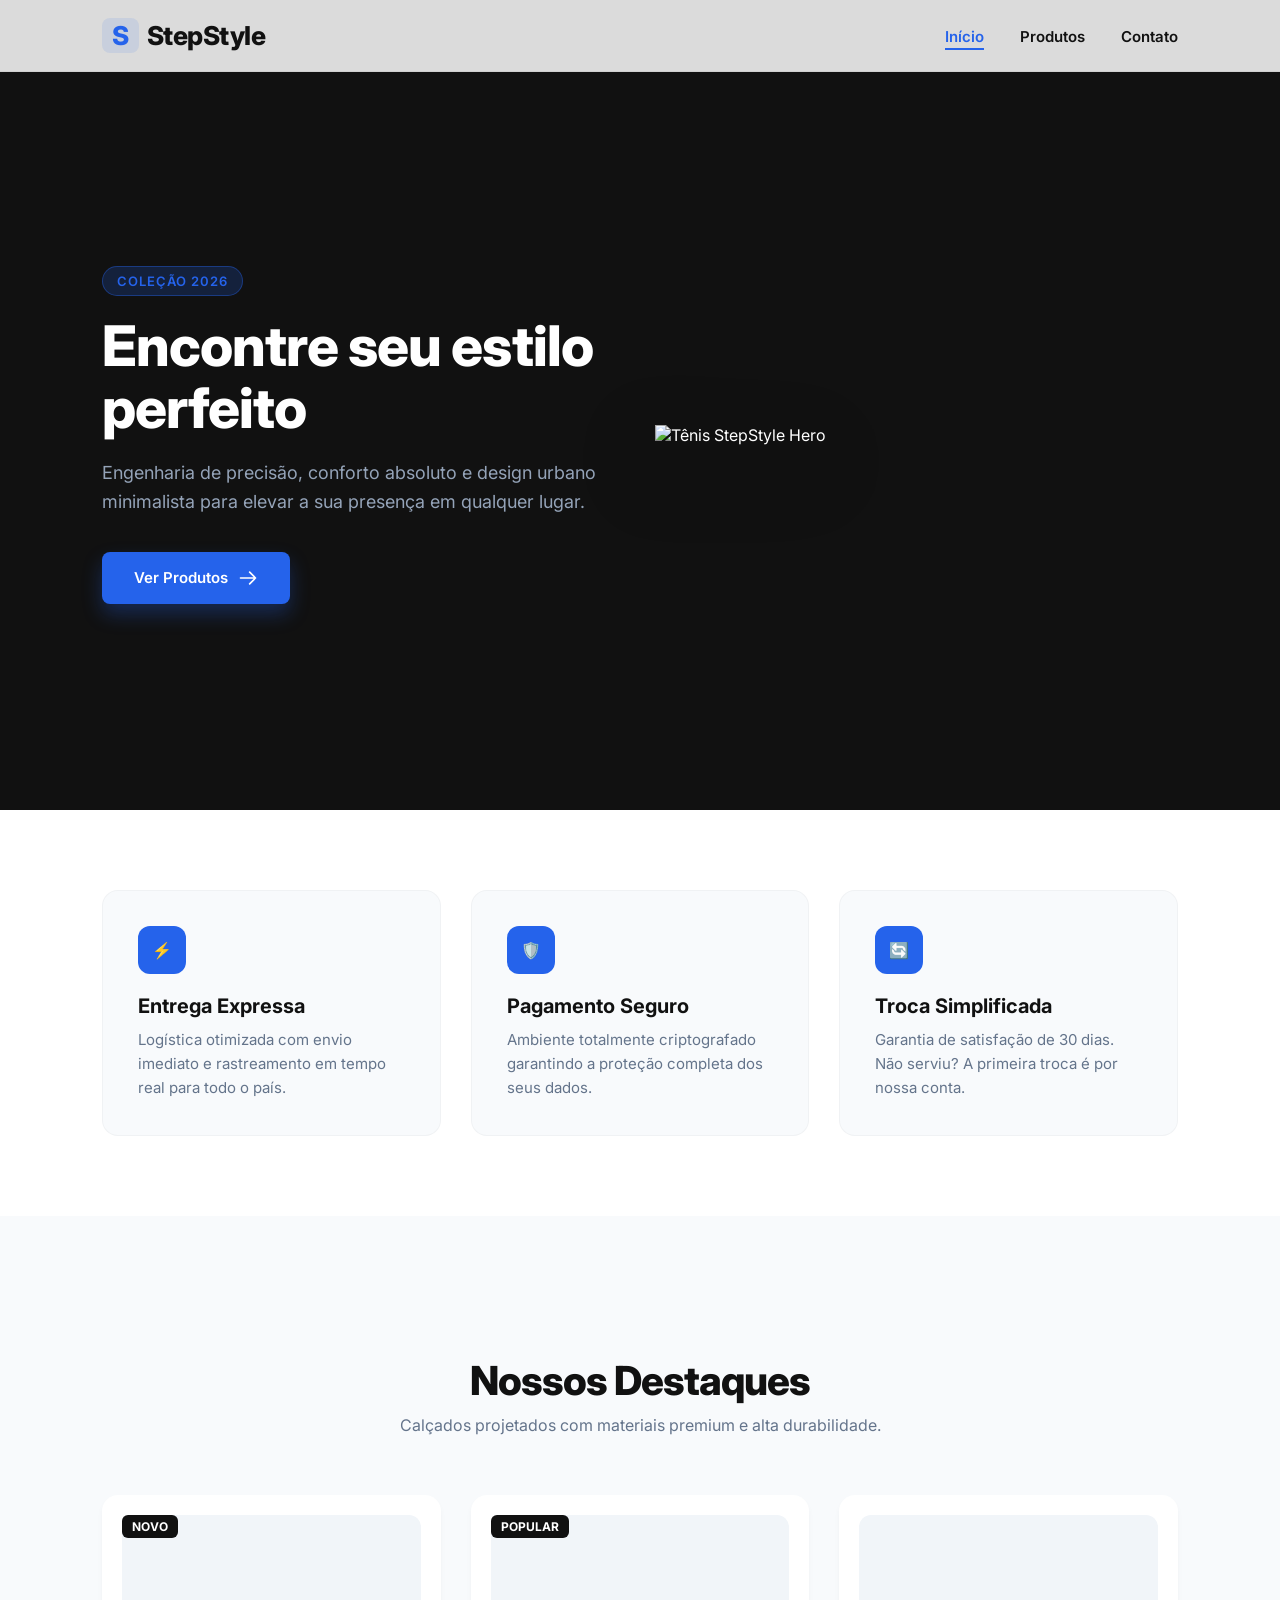
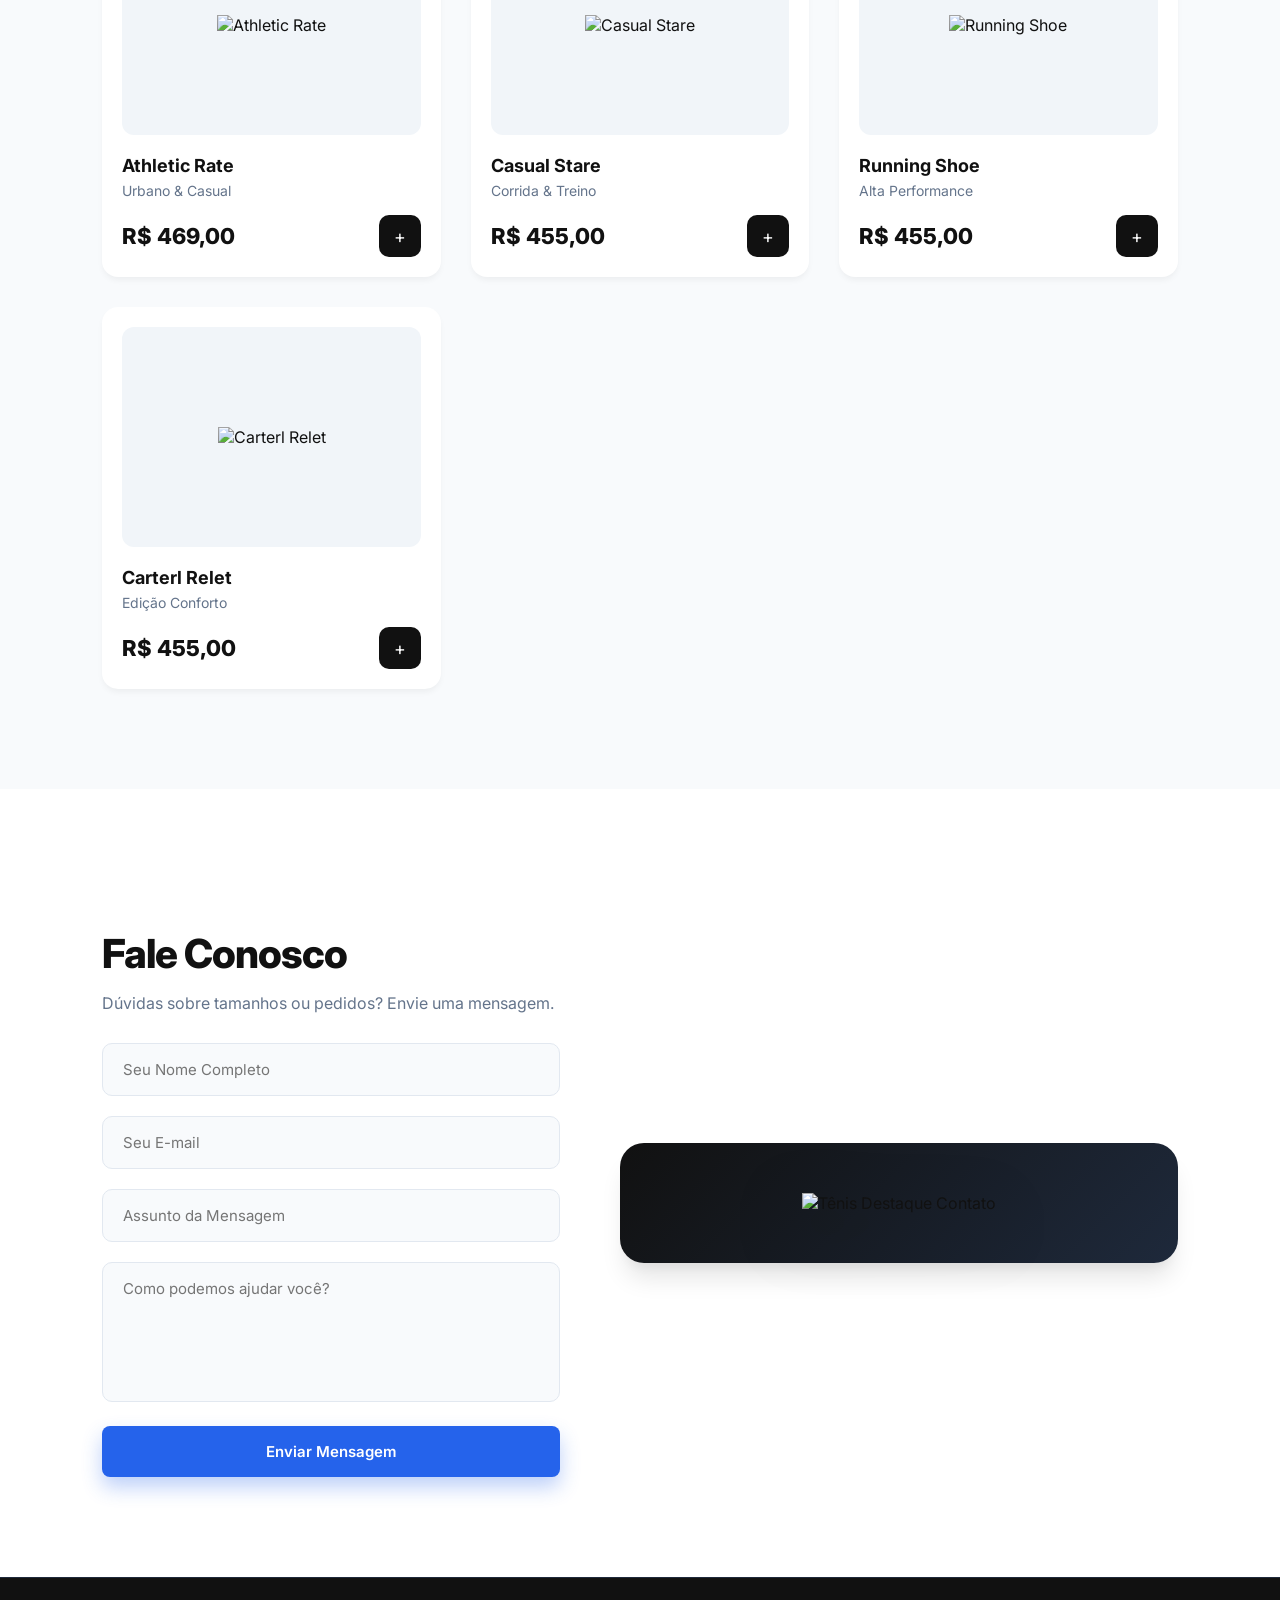
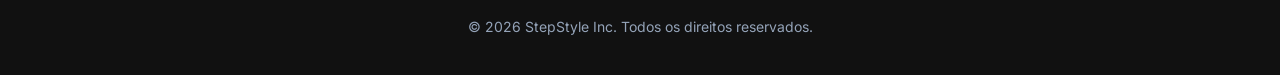
==== commit 49050807: "Update index.html" ====
--- a/index.html
+++ b/index.html
@@ -5,471 +5,7 @@
     <meta name="viewport" content="width=device-width, initial-scale=1.0">
     <title>StepStyle | Calçados Premium</title>
     <link href="https://fonts.googleapis.com/css2?family=Inter:wght@300;400;600;700;800&display=swap" rel="stylesheet">
-    <style>
-        /* Variáveis Globais */
-        :root {
-            --dark: #111111;
-            --light: #FFFFFF;
-            --blue: #2563EB;
-            --blue-hover: #1D4ED8;
-            --gray-bg: #F8FAFC;
-            --gray-card: #F1F5F9;
-            --text-gray: #64748B;
-            --shadow-sm: 0 4px 6px -1px rgba(0, 0, 0, 0.05);
-            --shadow-lg: 0 20px 25px -5px rgba(0, 0, 0, 0.1), 0 10px 10px -5px rgba(0, 0, 0, 0.04);
-        }
-
-        /* Reset & Configurações Base */
-        * {
-            margin: 0;
-            padding: 0;
-            box-sizing: border-box;
-            font-family: 'Inter', sans-serif;
-            scroll-behavior: smooth;
-        }
-
-        body {
-            background-color: var(--light);
-            color: var(--dark);
-            overflow-x: hidden;
-        }
-
-        a {
-            text-decoration: none;
-            color: inherit;
-        }
-
-        /* Cabeçalho com Glassmorphism */
-        header {
-            display: flex;
-            justify-content: space-between;
-            align-items: center;
-            padding: 18px 8%;
-            background: rgba(255, 255, 255, 0.85);
-            backdrop-filter: blur(12px);
-            -webkit-backdrop-filter: blur(12px);
-            border-bottom: 1px solid rgba(0, 0, 0, 0.05);
-            position: fixed;
-            width: 100%;
-            top: 0;
-            z-index: 1000;
-            transition: all 0.3s ease;
-        }
-
-        .logo {
-            font-size: 26px;
-            font-weight: 800;
-            letter-spacing: -0.5px;
-            display: flex;
-            align-items: center;
-            gap: 8px;
-        }
-
-        .logo span {
-            color: var(--blue);
-            background: rgba(37, 99, 235, 0.1);
-            padding: 2px 10px;
-            border-radius: 8px;
-        }
-
-        nav ul {
-            display: flex;
-            list-style: none;
-            gap: 36px;
-        }
-
-        nav ul li a {
-            font-weight: 600;
-            font-size: 15px;
-            color: var(--dark);
-            position: relative;
-            padding-bottom: 4px;
-            transition: color 0.3s ease;
-        }
-
-        nav ul li a::after {
-            content: '';
-            position: absolute;
-            bottom: 0;
-            left: 0;
-            width: 0%;
-            height: 2px;
-            background-color: var(--blue);
-            transition: width 0.3s ease;
-        }
-
-        nav ul li a:hover {
-            color: var(--blue);
-        }
-
-        nav ul li a:hover::after {
-            width: 100%;
-        }
-
-        /* Animações Keyframes */
-        @keyframes float {
-            0% { transform: translateY(0px) rotate(-10deg); }
-            50% { transform: translateY(-18px) rotate(-6deg); }
-            100% { transform: translateY(0px) rotate(-10deg); }
-        }
-
-        @keyframes fadeInUp {
-            from {
-                opacity: 0;
-                transform: translateY(30px);
-            }
-            to {
-                opacity: 1;
-                transform: translateY(0);
-            }
-        }
-
-        /* Seção Hero (Início) */
-        #inicio {
-            background-color: var(--dark);
-            color: var(--light);
-            padding: 160px 8% 100px;
-            display: flex;
-            align-items: center;
-            justify-content: space-between;
-            min-height: 90vh;
-            position: relative;
-            overflow: hidden;
-        }
-
-        .hero-text {
-            max-width: 550px;
-            animation: fadeInUp 0.8s ease-out;
-        }
-
-        .badge-hero {
-            display: inline-block;
-            background: rgba(37, 99, 235, 0.2);
-            color: var(--blue);
-            border: 1px solid rgba(37, 99, 235, 0.4);
-            padding: 6px 14px;
-            border-radius: 20px;
-            font-size: 13px;
-            font-weight: 600;
-            margin-bottom: 20px;
-            text-transform: uppercase;
-            letter-spacing: 1px;
-        }
-
-        .hero-text h1 {
-            font-size: 56px;
-            font-weight: 800;
-            line-height: 1.1;
-            margin-bottom: 20px;
-            letter-spacing: -1px;
-        }
-
-        .hero-text p {
-            color: #94A3B8;
-            margin-bottom: 35px;
-            font-size: 18px;
-            line-height: 1.6;
-        }
-
-        .btn {
-            background-color: var(--blue);
-            color: var(--light);
-            padding: 16px 32px;
-            border-radius: 8px;
-            font-weight: 600;
-            font-size: 15px;
-            border: none;
-            cursor: pointer;
-            display: inline-flex;
-            align-items: center;
-            gap: 10px;
-            transition: all 0.3s ease;
-            box-shadow: 0 10px 20px rgba(37, 99, 235, 0.3);
-        }
-
-        .btn:hover {
-            background-color: var(--blue-hover);
-            transform: translateY(-3px);
-            box-shadow: 0 15px 25px rgba(37, 99, 235, 0.4);
-        }
-
-        .hero-image {
-            flex: 1;
-            display: flex;
-            justify-content: center;
-            animation: fadeInUp 1s ease-out;
-        }
-
-        .hero-image img {
-            max-width: 100%;
-            width: 520px;
-            animation: float 5s ease-in-out infinite;
-            filter: drop-shadow(0 25px 35px rgba(0,0,0,0.6));
-            will-change: transform;
-        }
-
-        /* Diferenciais (Features) */
-        .features {
-            display: grid;
-            grid-template-columns: repeat(auto-fit, minmax(280px, 1fr));
-            gap: 30px;
-            padding: 80px 8%;
-            background-color: var(--light);
-        }
-
-        .feature-box {
-            background-color: var(--gray-bg);
-            padding: 35px;
-            border-radius: 16px;
-            border: 1px solid rgba(0, 0, 0, 0.03);
-            transition: all 0.3s ease;
-        }
-
-        .feature-box:hover {
-            transform: translateY(-5px);
-            box-shadow: var(--shadow-lg);
-            background-color: var(--light);
-        }
-
-        .feature-icon {
-            width: 48px;
-            height: 48px;
-            background: var(--blue);
-            color: var(--light);
-            border-radius: 12px;
-            display: flex;
-            align-items: center;
-            justify-content: center;
-            font-weight: 700;
-            margin-bottom: 20px;
-        }
-
-        .feature-box h3 {
-            font-size: 20px;
-            margin-bottom: 10px;
-            font-weight: 700;
-        }
-
-        .feature-box p {
-            color: var(--text-gray);
-            font-size: 15px;
-            line-height: 1.6;
-        }
-
-        /* Seção Produtos */
-        #produtos {
-            padding: 100px 8%;
-            background-color: var(--gray-bg);
-            text-align: center;
-        }
-
-        .section-header {
-            margin-bottom: 60px;
-        }
-
-        .section-header h2 {
-            font-size: 40px;
-            font-weight: 800;
-            letter-spacing: -1px;
-            margin-bottom: 10px;
-        }
-
-        .section-header p {
-            color: var(--text-gray);
-            font-size: 16px;
-        }
-
-        .product-grid {
-            display: grid;
-            grid-template-columns: repeat(auto-fit, minmax(260px, 1fr));
-            gap: 30px;
-        }
-
-        .product-card {
-            background: var(--light);
-            padding: 20px;
-            border-radius: 16px;
-            box-shadow: var(--shadow-sm);
-            transition: all 0.4s cubic-bezier(0.175, 0.885, 0.32, 1.275);
-            text-align: left;
-            position: relative;
-            overflow: hidden;
-            display: flex;
-            flex-direction: column;
-        }
-
-        .product-card:hover {
-            transform: translateY(-10px);
-            box-shadow: var(--shadow-lg);
-        }
-
-        .tag-product {
-            position: absolute;
-            top: 20px;
-            left: 20px;
-            background: var(--dark);
-            color: var(--light);
-            font-size: 12px;
-            font-weight: 700;
-            padding: 4px 10px;
-            border-radius: 6px;
-            z-index: 2;
-        }
-
-        .product-img-wrapper {
-            background-color: var(--gray-card);
-            border-radius: 12px;
-            padding: 20px;
-            margin-bottom: 20px;
-            overflow: hidden;
-            display: flex;
-            justify-content: center;
-            align-items: center;
-            height: 220px;
-        }
-
-        .product-card img {
-            max-width: 100%;
-            max-height: 160px;
-            object-fit: contain;
-            transition: transform 0.5s ease;
-        }
-
-        .product-card:hover img {
-            transform: scale(1.12) rotate(-4deg);
-        }
-
-        .product-card h3 {
-            font-size: 18px;
-            font-weight: 700;
-            margin-bottom: 6px;
-        }
-
-        .product-card p {
-            color: var(--text-gray);
-            font-size: 14px;
-            margin-bottom: 16px;
-        }
-
-        .product-bottom {
-            display: flex;
-            justify-content: space-between;
-            align-items: center;
-            margin-top: auto;
-        }
-
-        .product-card .price {
-            color: var(--dark);
-            font-weight: 800;
-            font-size: 22px;
-        }
-
-        .btn-cart {
-            background: var(--dark);
-            color: var(--light);
-            border: none;
-            width: 42px;
-            height: 42px;
-            border-radius: 10px;
-            cursor: pointer;
-            display: flex;
-            align-items: center;
-            justify-content: center;
-            font-size: 18px;
-            transition: all 0.3s ease;
-        }
-
-        .product-card:hover .btn-cart {
-            background: var(--blue);
-        }
-
-        /* Seção Contato */
-        #contato {
-            padding: 100px 8%;
-            display: flex;
-            justify-content: space-between;
-            align-items: center;
-            background-color: var(--light);
-            gap: 60px;
-            flex-wrap: wrap;
-        }
-
-        .contact-form {
-            flex: 1;
-            min-width: 320px;
-        }
-
-        .contact-form h2 {
-            font-size: 40px;
-            font-weight: 800;
-            margin-bottom: 15px;
-            letter-spacing: -1px;
-        }
-
-        .contact-form p {
-            color: var(--text-gray);
-            margin-bottom: 30px;
-        }
-
-        .form-group {
-            margin-bottom: 20px;
-        }
-
-        .contact-form input, .contact-form textarea {
-            width: 100%;
-            padding: 16px 20px;
-            border: 1px solid #E2E8F0;
-            background-color: var(--gray-bg);
-            border-radius: 10px;
-            font-size: 15px;
-            outline: none;
-            transition: all 0.3s ease;
-        }
-
-        .contact-form input:focus, .contact-form textarea:focus {
-            border-color: var(--blue);
-            background-color: var(--light);
-            box-shadow: 0 0 0 4px rgba(37, 99, 235, 0.1);
-        }
-
-        .contact-form textarea {
-            height: 140px;
-            resize: none;
-        }
-
-        .contact-image {
-            flex: 1;
-            min-width: 320px;
-            background: linear-gradient(135deg, #111111 0%, #1E293B 100%);
-            border-radius: 24px;
-            padding: 50px;
-            display: flex;
-            justify-content: center;
-            align-items: center;
-            box-shadow: var(--shadow-lg);
-            position: relative;
-        }
-
-        .contact-image img {
-            max-width: 100%;
-            filter: drop-shadow(0 20px 30px rgba(0,0,0,0.5));
-            transition: transform 0.5s ease;
-        }
-
-        .contact-image:hover img {
-            transform: scale(1.05) rotate(2deg);
-        }
-
-        /* Rodapé */
-        footer {
-            background-color: var(--dark);
-            color: #94A3B8;
-            padding: 40px 8%;
-            text-align: center;
-            font-size: 14px;
-            border-top: 1px solid #1E293B;
-        }
-    </style>
+    <link rel="stylesheet" href="style.css">
 </head>
 <body>
 
@@ -478,9 +14,9 @@
         <div class="logo"><span>S</span> StepStyle</div>
         <nav>
             <ul>
-                <li><a href="#inicio">Início</a></li>
-                <li><a href="#produtos">Produtos</a></li>
-                <li><a href="#contato">Contato</a></li>
+                <li><a href="index.html" class="active">Início</a></li>
+                <li><a href="produtos.html">Produtos</a></li>
+                <li><a href="contato.html">Contato</a></li>
             </ul>
         </nav>
     </header>
@@ -491,8 +27,8 @@
             <span class="badge-hero">Coleção 2026</span>
             <h1>Encontre seu estilo perfeito</h1>
             <p>Engenharia de precisão, conforto absoluto e design urbano minimalista para elevar a sua presença em qualquer lugar.</p>
-            <a href="#produtos" class="btn">
-                Comprar Agora
+            <a href="produtos.html" class="btn">
+                Ver Produtos
                 <svg width="20" height="20" fill="none" stroke="currentColor" viewBox="0 0 24 24"><path stroke-linecap="round" stroke-linejoin="round" stroke-width="2" d="M14 5l7 7m0 0l-7 7m7-7H3"/></svg>
             </a>
         </div>
@@ -520,15 +56,14 @@
         </div>
     </section>
 
-    <!-- Seção Produtos -->
-    <section id="produtos">
+    <!-- Seção Produtos (Resumo) -->
+    <section id="produtos" class="section-page">
         <div class="section-header">
             <h2>Nossos Destaques</h2>
             <p>Calçados projetados com materiais premium e alta durabilidade.</p>
         </div>
 
         <div class="product-grid">
-            <!-- Produto 1 -->
             <div class="product-card">
                 <span class="tag-product">NOVO</span>
                 <div class="product-img-wrapper">
@@ -542,7 +77,6 @@
                 </div>
             </div>
 
-            <!-- Produto 2 -->
             <div class="product-card">
                 <span class="tag-product">POPULAR</span>
                 <div class="product-img-wrapper">
@@ -556,7 +90,6 @@
                 </div>
             </div>
 
-            <!-- Produto 3 -->
             <div class="product-card">
                 <div class="product-img-wrapper">
                     <img src="https://images.unsplash.com/photo-1595950653106-6c9ebd614d3a?auto=format&fit=crop&w=500&q=80" alt="Running Shoe">
@@ -569,7 +102,6 @@
                 </div>
             </div>
 
-            <!-- Produto 4 -->
             <div class="product-card">
                 <div class="product-img-wrapper">
                     <img src="https://images.unsplash.com/photo-1606107557195-0e29a4b5b4aa?auto=format&fit=crop&w=500&q=80" alt="Carterl Relet">
@@ -585,7 +117,7 @@
     </section>
 
     <!-- Seção Contato -->
-    <section id="contato">
+    <section id="contato" class="section-page">
         <div class="contact-form">
             <h2>Fale Conosco</h2>
             <p>Dúvidas sobre tamanhos ou pedidos? Envie uma mensagem.</p>
--- a/style.css
+++ b/style.css
@@ -0,0 +1,462 @@
+/* Variáveis Globais */
+:root {
+    --dark: #111111;
+    --light: #FFFFFF;
+    --blue: #2563EB;
+    --blue-hover: #1D4ED8;
+    --gray-bg: #F8FAFC;
+    --gray-card: #F1F5F9;
+    --text-gray: #64748B;
+    --shadow-sm: 0 4px 6px -1px rgba(0, 0, 0, 0.05);
+    --shadow-lg: 0 20px 25px -5px rgba(0, 0, 0, 0.1), 0 10px 10px -5px rgba(0, 0, 0, 0.04);
+}
+
+/* Reset Base */
+* {
+    margin: 0;
+    padding: 0;
+    box-sizing: border-box;
+    font-family: 'Inter', sans-serif;
+    scroll-behavior: smooth;
+}
+
+body {
+    background-color: var(--light);
+    color: var(--dark);
+    overflow-x: hidden;
+}
+
+a {
+    text-decoration: none;
+    color: inherit;
+}
+
+/* Cabeçalho */
+header {
+    display: flex;
+    justify-content: space-between;
+    align-items: center;
+    padding: 18px 8%;
+    background: rgba(255, 255, 255, 0.85);
+    backdrop-filter: blur(12px);
+    -webkit-backdrop-filter: blur(12px);
+    border-bottom: 1px solid rgba(0, 0, 0, 0.05);
+    position: fixed;
+    width: 100%;
+    top: 0;
+    z-index: 1000;
+}
+
+.logo {
+    font-size: 26px;
+    font-weight: 800;
+    letter-spacing: -0.5px;
+    display: flex;
+    align-items: center;
+    gap: 8px;
+}
+
+.logo span {
+    color: var(--blue);
+    background: rgba(37, 99, 235, 0.1);
+    padding: 2px 10px;
+    border-radius: 8px;
+}
+
+nav ul {
+    display: flex;
+    list-style: none;
+    gap: 36px;
+}
+
+nav ul li a {
+    font-weight: 600;
+    font-size: 15px;
+    color: var(--dark);
+    position: relative;
+    padding-bottom: 4px;
+    transition: color 0.3s ease;
+}
+
+nav ul li a::after {
+    content: '';
+    position: absolute;
+    bottom: 0;
+    left: 0;
+    width: 0%;
+    height: 2px;
+    background-color: var(--blue);
+    transition: width 0.3s ease;
+}
+
+nav ul li a:hover, nav ul li a.active {
+    color: var(--blue);
+}
+
+nav ul li a:hover::after, nav ul li a.active::after {
+    width: 100%;
+}
+
+/* Animações Keyframes */
+@keyframes float {
+    0% { transform: translateY(0px) rotate(-10deg); }
+    50% { transform: translateY(-18px) rotate(-6deg); }
+    100% { transform: translateY(0px) rotate(-10deg); }
+}
+
+@keyframes fadeInUp {
+    from {
+        opacity: 0;
+        transform: translateY(30px);
+    }
+    to {
+        opacity: 1;
+        transform: translateY(0);
+    }
+}
+
+/* Seção Hero */
+#inicio {
+    background-color: var(--dark);
+    color: var(--light);
+    padding: 160px 8% 100px;
+    display: flex;
+    align-items: center;
+    justify-content: space-between;
+    min-height: 90vh;
+    position: relative;
+    overflow: hidden;
+}
+
+.hero-text {
+    max-width: 550px;
+    animation: fadeInUp 0.8s ease-out;
+}
+
+.badge-hero {
+    display: inline-block;
+    background: rgba(37, 99, 235, 0.2);
+    color: var(--blue);
+    border: 1px solid rgba(37, 99, 235, 0.4);
+    padding: 6px 14px;
+    border-radius: 20px;
+    font-size: 13px;
+    font-weight: 600;
+    margin-bottom: 20px;
+    text-transform: uppercase;
+    letter-spacing: 1px;
+}
+
+.hero-text h1 {
+    font-size: 56px;
+    font-weight: 800;
+    line-height: 1.1;
+    margin-bottom: 20px;
+    letter-spacing: -1px;
+}
+
+.hero-text p {
+    color: #94A3B8;
+    margin-bottom: 35px;
+    font-size: 18px;
+    line-height: 1.6;
+}
+
+.btn {
+    background-color: var(--blue);
+    color: var(--light);
+    padding: 16px 32px;
+    border-radius: 8px;
+    font-weight: 600;
+    font-size: 15px;
+    border: none;
+    cursor: pointer;
+    display: inline-flex;
+    align-items: center;
+    gap: 10px;
+    transition: all 0.3s ease;
+    box-shadow: 0 10px 20px rgba(37, 99, 235, 0.3);
+}
+
+.btn:hover {
+    background-color: var(--blue-hover);
+    transform: translateY(-3px);
+    box-shadow: 0 15px 25px rgba(37, 99, 235, 0.4);
+}
+
+.hero-image {
+    flex: 1;
+    display: flex;
+    justify-content: center;
+    animation: fadeInUp 1s ease-out;
+}
+
+.hero-image img {
+    max-width: 100%;
+    width: 520px;
+    animation: float 5s ease-in-out infinite;
+    filter: drop-shadow(0 25px 35px rgba(0,0,0,0.6));
+}
+
+/* Diferenciais */
+.features {
+    display: grid;
+    grid-template-columns: repeat(auto-fit, minmax(280px, 1fr));
+    gap: 30px;
+    padding: 80px 8%;
+    background-color: var(--light);
+}
+
+.feature-box {
+    background-color: var(--gray-bg);
+    padding: 35px;
+    border-radius: 16px;
+    border: 1px solid rgba(0, 0, 0, 0.03);
+    transition: all 0.3s ease;
+}
+
+.feature-box:hover {
+    transform: translateY(-5px);
+    box-shadow: var(--shadow-lg);
+    background-color: var(--light);
+}
+
+.feature-icon {
+    width: 48px;
+    height: 48px;
+    background: var(--blue);
+    color: var(--light);
+    border-radius: 12px;
+    display: flex;
+    align-items: center;
+    justify-content: center;
+    font-weight: 700;
+    margin-bottom: 20px;
+}
+
+.feature-box h3 {
+    font-size: 20px;
+    margin-bottom: 10px;
+    font-weight: 700;
+}
+
+.feature-box p {
+    color: var(--text-gray);
+    font-size: 15px;
+    line-height: 1.6;
+}
+
+/* Seção Produtos */
+.section-page {
+    padding: 140px 8% 100px;
+}
+
+#produtos {
+    background-color: var(--gray-bg);
+    text-align: center;
+}
+
+.section-header {
+    margin-bottom: 60px;
+}
+
+.section-header h2 {
+    font-size: 40px;
+    font-weight: 800;
+    letter-spacing: -1px;
+    margin-bottom: 10px;
+}
+
+.section-header p {
+    color: var(--text-gray);
+    font-size: 16px;
+}
+
+.product-grid {
+    display: grid;
+    grid-template-columns: repeat(auto-fit, minmax(260px, 1fr));
+    gap: 30px;
+}
+
+.product-card {
+    background: var(--light);
+    padding: 20px;
+    border-radius: 16px;
+    box-shadow: var(--shadow-sm);
+    transition: all 0.4s cubic-bezier(0.175, 0.885, 0.32, 1.275);
+    text-align: left;
+    position: relative;
+    overflow: hidden;
+    display: flex;
+    flex-direction: column;
+}
+
+.product-card:hover {
+    transform: translateY(-10px);
+    box-shadow: var(--shadow-lg);
+}
+
+.tag-product {
+    position: absolute;
+    top: 20px;
+    left: 20px;
+    background: var(--dark);
+    color: var(--light);
+    font-size: 12px;
+    font-weight: 700;
+    padding: 4px 10px;
+    border-radius: 6px;
+    z-index: 2;
+}
+
+.product-img-wrapper {
+    background-color: var(--gray-card);
+    border-radius: 12px;
+    padding: 20px;
+    margin-bottom: 20px;
+    overflow: hidden;
+    display: flex;
+    justify-content: center;
+    align-items: center;
+    height: 220px;
+}
+
+.product-card img {
+    max-width: 100%;
+    max-height: 160px;
+    object-fit: contain;
+    transition: transform 0.5s ease;
+}
+
+.product-card:hover img {
+    transform: scale(1.12) rotate(-4deg);
+}
+
+.product-card h3 {
+    font-size: 18px;
+    font-weight: 700;
+    margin-bottom: 6px;
+}
+
+.product-card p {
+    color: var(--text-gray);
+    font-size: 14px;
+    margin-bottom: 16px;
+}
+
+.product-bottom {
+    display: flex;
+    justify-content: space-between;
+    align-items: center;
+    margin-top: auto;
+}
+
+.product-card .price {
+    color: var(--dark);
+    font-weight: 800;
+    font-size: 22px;
+}
+
+.btn-cart {
+    background: var(--dark);
+    color: var(--light);
+    border: none;
+    width: 42px;
+    height: 42px;
+    border-radius: 10px;
+    cursor: pointer;
+    display: flex;
+    align-items: center;
+    justify-content: center;
+    font-size: 18px;
+    transition: all 0.3s ease;
+}
+
+.product-card:hover .btn-cart {
+    background: var(--blue);
+}
+
+/* Seção Contato */
+#contato {
+    display: flex;
+    justify-content: space-between;
+    align-items: center;
+    background-color: var(--light);
+    gap: 60px;
+    flex-wrap: wrap;
+}
+
+.contact-form {
+    flex: 1;
+    min-width: 320px;
+}
+
+.contact-form h2 {
+    font-size: 40px;
+    font-weight: 800;
+    margin-bottom: 15px;
+    letter-spacing: -1px;
+}
+
+.contact-form p {
+    color: var(--text-gray);
+    margin-bottom: 30px;
+}
+
+.form-group {
+    margin-bottom: 20px;
+}
+
+.contact-form input, .contact-form textarea {
+    width: 100%;
+    padding: 16px 20px;
+    border: 1px solid #E2E8F0;
+    background-color: var(--gray-bg);
+    border-radius: 10px;
+    font-size: 15px;
+    outline: none;
+    transition: all 0.3s ease;
+}
+
+.contact-form input:focus, .contact-form textarea:focus {
+    border-color: var(--blue);
+    background-color: var(--light);
+    box-shadow: 0 0 0 4px rgba(37, 99, 235, 0.1);
+}
+
+.contact-form textarea {
+    height: 140px;
+    resize: none;
+}
+
+.contact-image {
+    flex: 1;
+    min-width: 320px;
+    background: linear-gradient(135deg, #111111 0%, #1E293B 100%);
+    border-radius: 24px;
+    padding: 50px;
+    display: flex;
+    justify-content: center;
+    align-items: center;
+    box-shadow: var(--shadow-lg);
+}
+
+.contact-image img {
+    max-width: 100%;
+    filter: drop-shadow(0 20px 30px rgba(0,0,0,0.5));
+    transition: transform 0.5s ease;
+}
+
+.contact-image:hover img {
+    transform: scale(1.05) rotate(2deg);
+}
+
+/* Rodapé */
+footer {
+    background-color: var(--dark);
+    color: #94A3B8;
+    padding: 40px 8%;
+    text-align: center;
+    font-size: 14px;
+    border-top: 1px solid #1E293B;
+}
